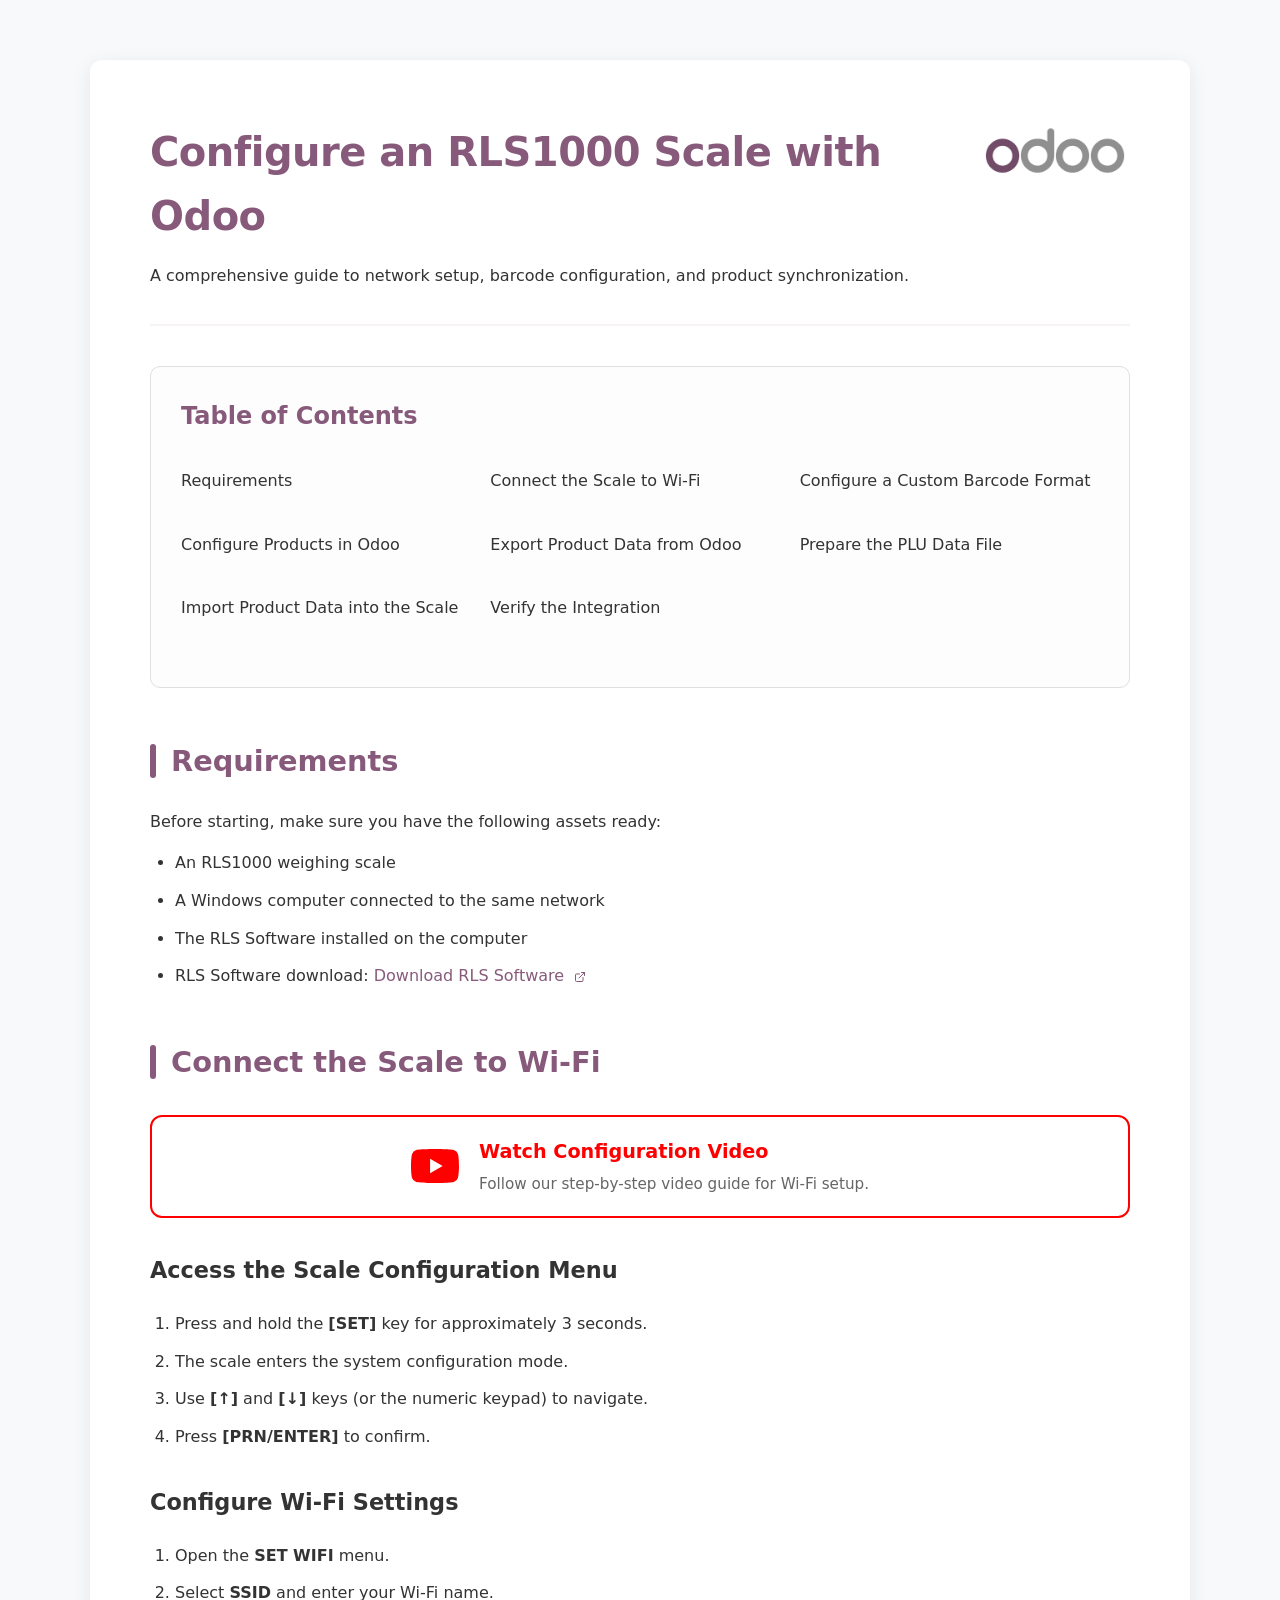
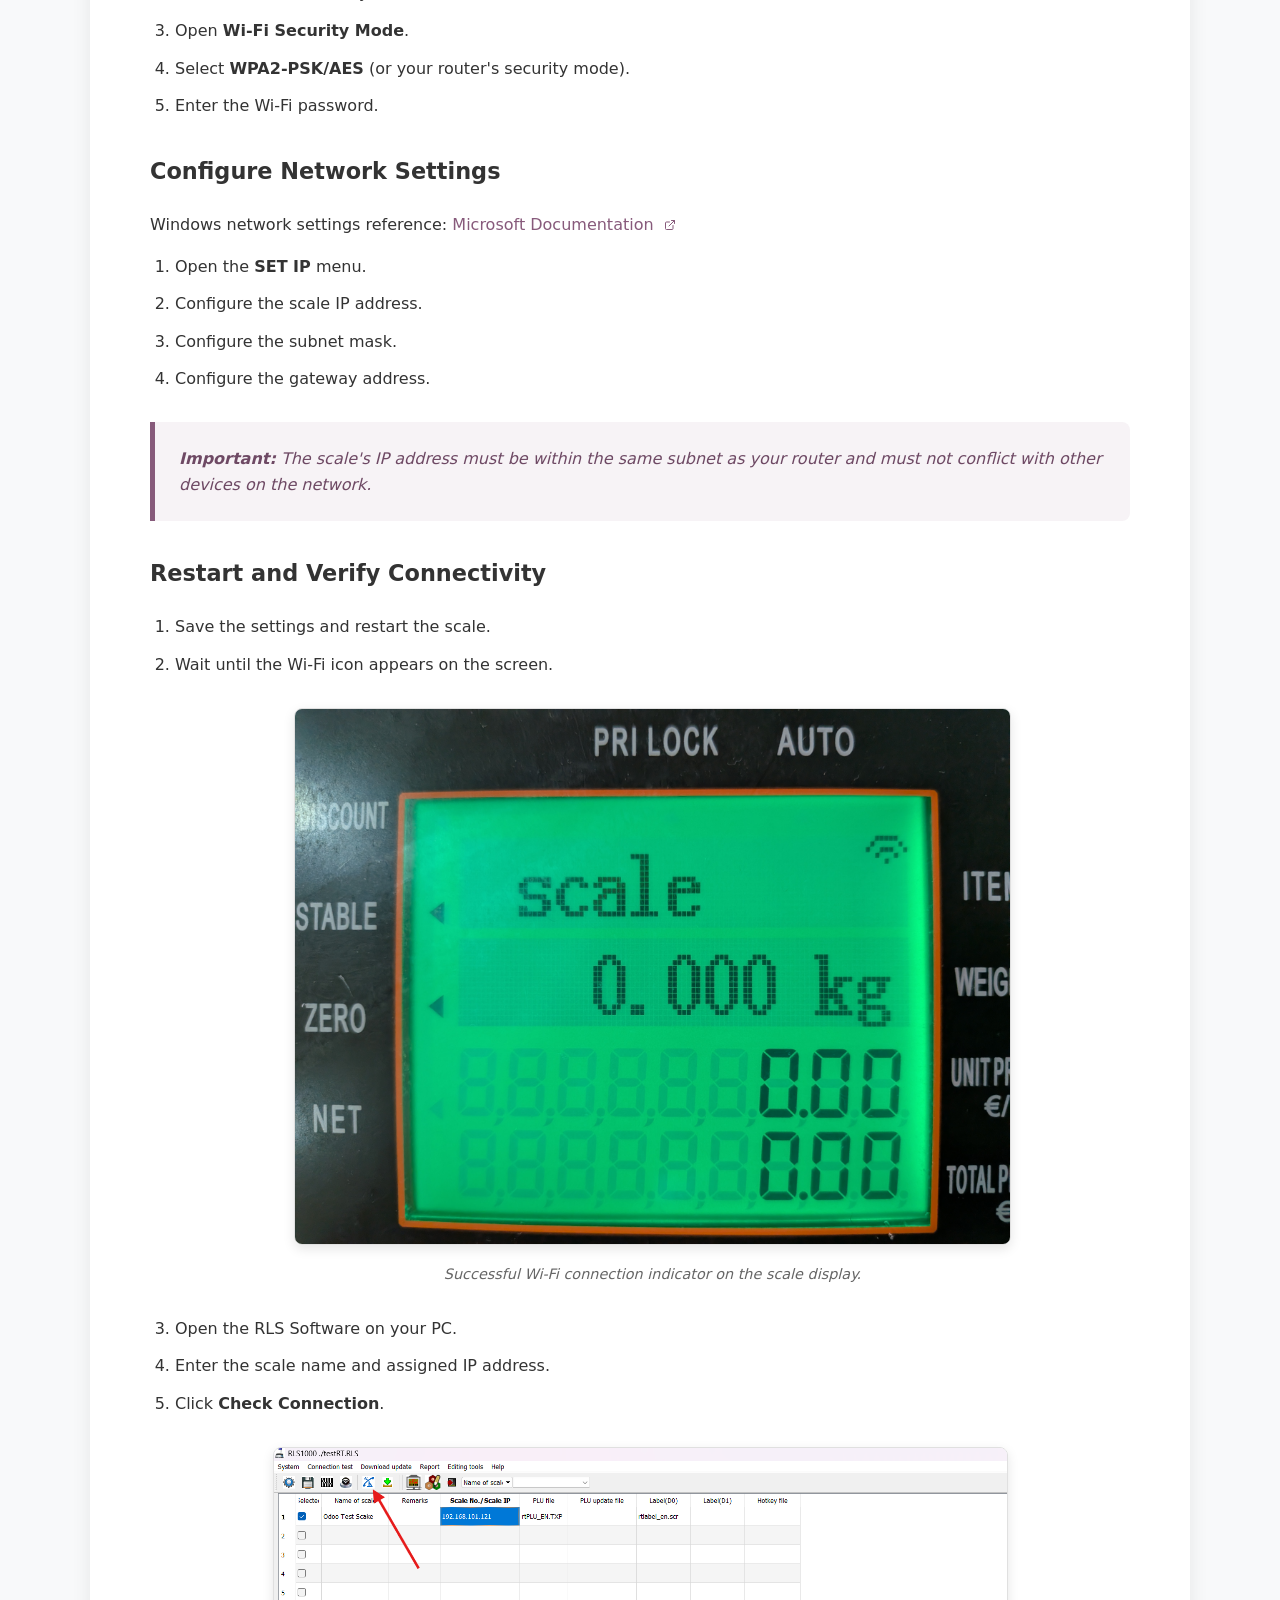
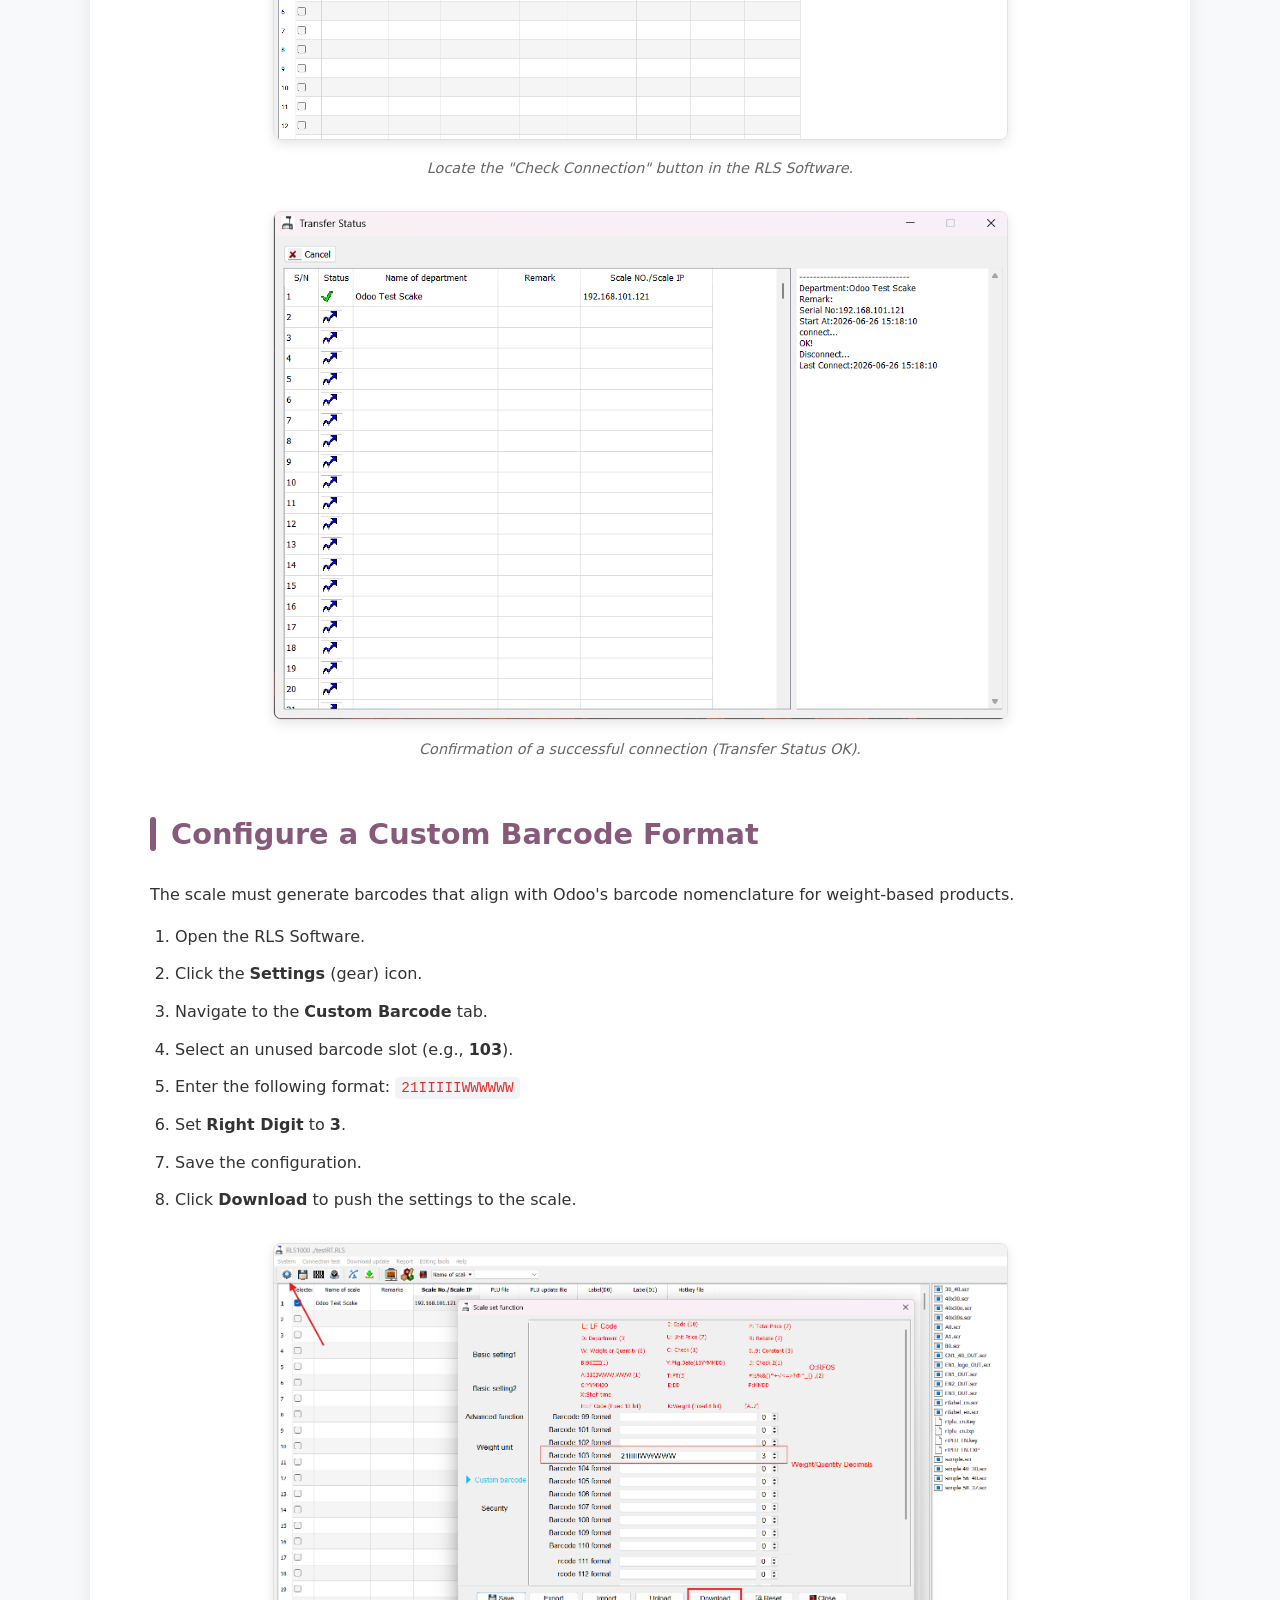
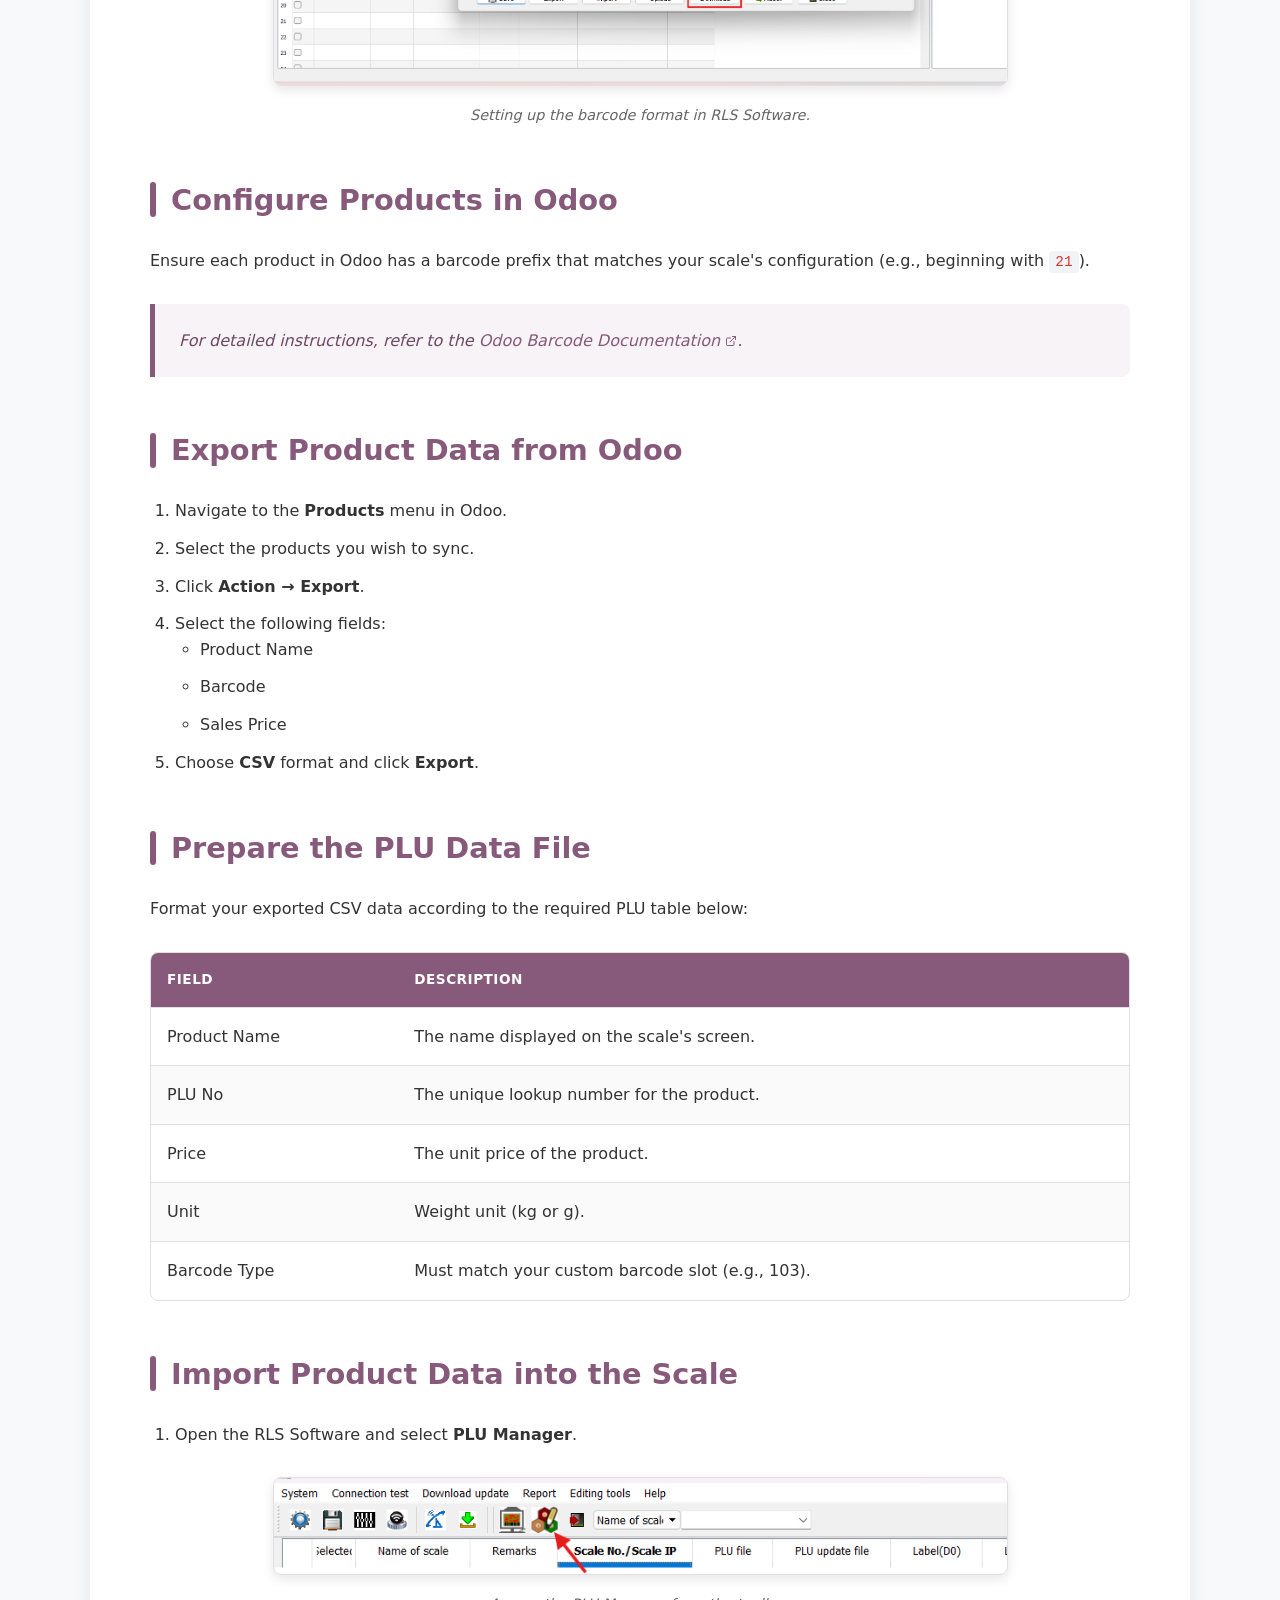
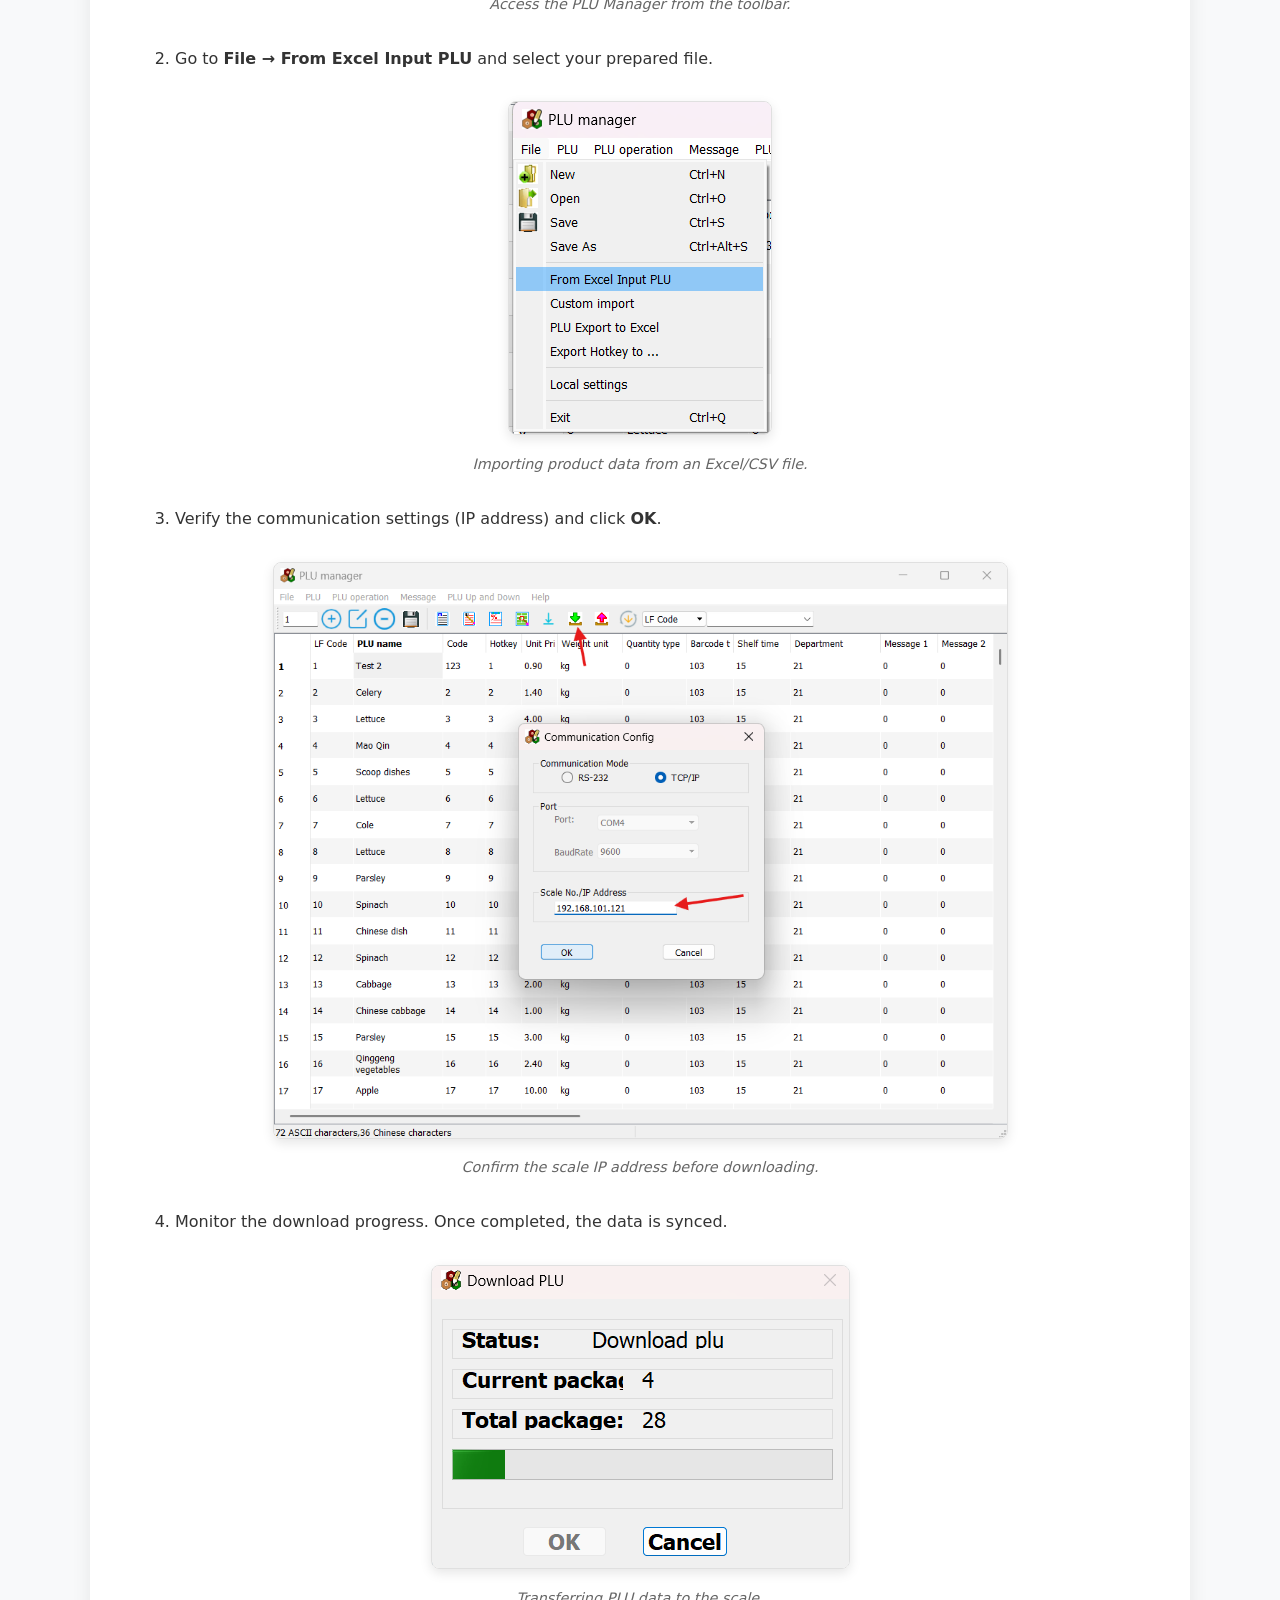
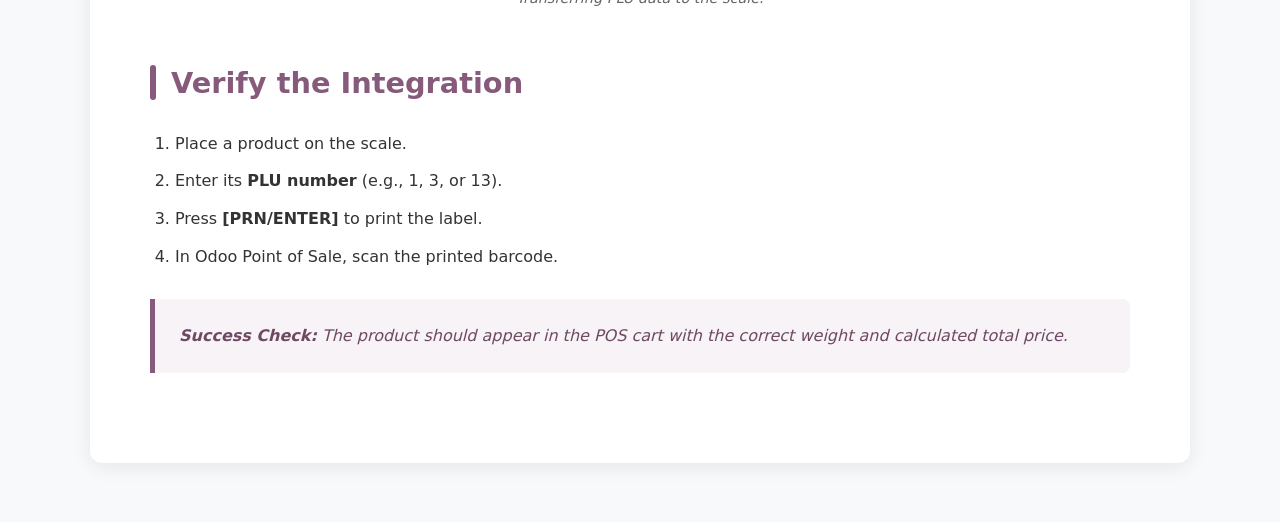
==== index.html @ 7f597b00 "first commit" ====
<!DOCTYPE html>
<html lang="en">

<head>
    <meta charset="UTF-8">
    <meta name="viewport" content="width=device-width, initial-scale=1.0">
    <title>Configure an RLS1000 Scale with Odoo</title>
    <link rel="stylesheet" href="style.css">
    <link rel="icon" type="image/x-icon" href="https://www.odoo.com/web/static/img/favicon.ico">
</head>

<body>

    <div class="container">
        <header>
            <div>
                <h1>Configure an RLS1000 Scale with Odoo</h1>
                <p>A comprehensive guide to network setup, barcode configuration, and product synchronization.</p>
            </div>
            <img src="images/logo.png" alt="Odoo Logo" class="logo">
        </header>

        <div class="toc">
            <h2>Table of Contents</h2>
            <ul>
                <li><a href="#requirements">Requirements</a></li>
                <li><a href="#wifi">Connect the Scale to Wi-Fi</a></li>
                <li><a href="#barcode">Configure a Custom Barcode Format</a></li>
                <li><a href="#odoo">Configure Products in Odoo</a></li>
                <li><a href="#export">Export Product Data from Odoo</a></li>
                <li><a href="#plu">Prepare the PLU Data File</a></li>
                <li><a href="#import">Import Product Data into the Scale</a></li>
                <li><a href="#verify">Verify the Integration</a></li>
            </ul>
        </div>

        <h2 id="requirements">Requirements</h2>
        <p>Before starting, make sure you have the following assets ready:</p>
        <ul>
            <li>An RLS1000 weighing scale</li>
            <li>A Windows computer connected to the same network</li>
            <li>The RLS Software installed on the computer</li>
            <li>
                RLS Software download:
                <a href="https://posiflexindia-my.sharepoint.com/personal/dlsupport4_posiflexindia_com/_layouts/15/onedrive.aspx?id=%2Fpersonal%2Fdlsupport4%5Fposiflexindia%5Fcom%2FDocuments%2FRLS%20Software%2Ezip&parent=%2Fpersonal%2Fdlsupport4%5Fposiflexindia%5Fcom%2FDocuments&ga=1"
                    target="_blank" rel="noopener noreferrer">
                    Download RLS Software
                </a>
            </li>
        </ul>

        <h2 id="wifi">Connect the Scale to Wi-Fi</h2>

        <a href="https://drive.google.com/file/d/1zZvDEHSdDS7sAo3NaYMkZdtH3IUf9X9o/view?usp=sharing" class="video-cta"
            target="_blank">
            <svg viewBox="0 0 24 24" xmlns="http://www.w3.org/2000/svg">
                <path
                    d="M23.498 6.186a3.016 3.016 0 0 0-2.122-2.136C19.505 3.545 12 3.545 12 3.545s-7.505 0-9.377.505A3.017 3.017 0 0 0 .502 6.186C0 8.07 0 12 0 12s0 3.93.502 5.814a3.016 3.016 0 0 0 2.122 2.136c1.871.505 9.376.505 9.376.505s7.505 0 9.377-.505a3.015 3.015 0 0 0 2.122-2.136C24 15.93 24 12 24 12s0-3.93-.502-5.814zM9.545 15.568V8.432L15.818 12l-6.273 3.568z" />
            </svg>
            <div class="video-cta-content">
                <span class="video-cta-title">Watch Configuration Video</span>
                <span class="video-cta-desc">Follow our step-by-step video guide for Wi-Fi setup.</span>
            </div>
        </a>

        <h3>Access the Scale Configuration Menu</h3>
        <ol>
            <li>Press and hold the <strong>[SET]</strong> key for approximately 3 seconds.</li>
            <li>The scale enters the system configuration mode.</li>
            <li>Use <strong>[↑]</strong> and <strong>[↓]</strong> keys (or the numeric keypad) to navigate.</li>
            <li>Press <strong>[PRN/ENTER]</strong> to confirm.</li>
        </ol>

        <h3>Configure Wi-Fi Settings</h3>
        <ol>
            <li>Open the <strong>SET WIFI</strong> menu.</li>
            <li>Select <strong>SSID</strong> and enter your Wi-Fi name.</li>
            <li>Open <strong>Wi-Fi Security Mode</strong>.</li>
            <li>Select <strong>WPA2-PSK/AES</strong> (or your router's security mode).</li>
            <li>Enter the Wi-Fi password.</li>
        </ol>

        <h3>Configure Network Settings</h3>
        <p>
            Windows network settings reference:
            <a href="https://support.microsoft.com/en-US/Windows/Experience/Connectivity-Networking/essential-network-settings-and-tasks-in-windows"
                target="_blank" rel="noopener noreferrer">
                Microsoft Documentation
            </a>
        </p>
        <ol>
            <li>Open the <strong>SET IP</strong> menu.</li>
            <li>Configure the scale IP address.</li>
            <li>Configure the subnet mask.</li>
            <li>Configure the gateway address.</li>
        </ol>

        <div class="note">
            <strong>Important:</strong> The scale's IP address must be within the same subnet as your router and must
            not conflict with other devices on the network.
        </div>

        <h3 id="verify-wifi">Restart and Verify Connectivity</h3>
        <ol>
            <li>Save the settings and restart the scale.</li>
            <li>Wait until the Wi-Fi icon appears on the screen.</li>
            <div class="image-container">
                <img src="images/Connected.jpg" alt="Scale LCD Screen">
                <p class="image-caption">Successful Wi-Fi connection indicator on the scale display.</p>
            </div>
            <li>Open the RLS Software on your PC.</li>
            <li>Enter the scale name and assigned IP address.</li>
            <li>Click <strong>Check Connection</strong>.</li>
        </ol>

        <div class="image-container">
            <img src="images/001.png" alt="RLS Software Connection Check">
            <p class="image-caption">Locate the "Check Connection" button in the RLS Software.</p>
        </div>

        <div class="image-container">
            <img src="images/002.png" alt="RLS Software Connection Success">
            <p class="image-caption">Confirmation of a successful connection (Transfer Status OK).</p>
        </div>

        <h2 id="barcode">Configure a Custom Barcode Format</h2>
        <p>The scale must generate barcodes that align with Odoo's barcode nomenclature for weight-based products.</p>
        <ol>
            <li>Open the RLS Software.</li>
            <li>Click the <strong>Settings</strong> (gear) icon.</li>
            <li>Navigate to the <strong>Custom Barcode</strong> tab.</li>
            <li>Select an unused barcode slot (e.g., <strong>103</strong>).</li>
            <li>Enter the following format: <code>21IIIIIWWWWWW</code></li>
            <li>Set <strong>Right Digit</strong> to <strong>3</strong>.</li>
            <li>Save the configuration.</li>
            <li>Click <strong>Download</strong> to push the settings to the scale.</li>
        </ol>

        <div class="image-container">
            <img src="images/003.png" alt="Custom Barcode Configuration">
            <p class="image-caption">Setting up the barcode format in RLS Software.</p>
        </div>

        <h2 id="odoo">Configure Products in Odoo</h2>
        <p>Ensure each product in Odoo has a barcode prefix that matches your scale's configuration (e.g., beginning
            with <code>21</code>).</p>
        <div class="note">
            For detailed instructions, refer to the <a
                href="https://www.odoo.com/documentation/19.0/applications/inventory_and_mrp/barcode/operations/barcode_nomenclature.html#example-product-weight-barcode"
                target="_blank" rel="noopener noreferrer">Odoo Barcode Documentation</a>.
        </div>

        <h2 id="export">Export Product Data from Odoo</h2>
        <ol>
            <li>Navigate to the <strong>Products</strong> menu in Odoo.</li>
            <li>Select the products you wish to sync.</li>
            <li>Click <strong>Action &rarr; Export</strong>.</li>
            <li>Select the following fields:
                <ul>
                    <li>Product Name</li>
                    <li>Barcode</li>
                    <li>Sales Price</li>
                </ul>
            </li>
            <li>Choose <strong>CSV</strong> format and click <strong>Export</strong>.</li>
        </ol>

        <h2 id="plu">Prepare the PLU Data File</h2>
        <p>Format your exported CSV data according to the required PLU table below:</p>
        <table>
            <thead>
                <tr>
                    <th>Field</th>
                    <th>Description</th>
                </tr>
            </thead>
            <tbody>
                <tr>
                    <td>Product Name</td>
                    <td>The name displayed on the scale's screen.</td>
                </tr>
                <tr>
                    <td>PLU No</td>
                    <td>The unique lookup number for the product.</td>
                </tr>
                <tr>
                    <td>Price</td>
                    <td>The unit price of the product.</td>
                </tr>
                <tr>
                    <td>Unit</td>
                    <td>Weight unit (kg or g).</td>
                </tr>
                <tr>
                    <td>Barcode Type</td>
                    <td>Must match your custom barcode slot (e.g., 103).</td>
                </tr>
            </tbody>
        </table>

        <h2 id="import">Import Product Data into the Scale</h2>
        <ol>
            <li>Open the RLS Software and select <strong>PLU Manager</strong>.</li>
        </ol>

        <div class="image-container">
            <img src="images/004.png" alt="PLU Manager Icon">
            <p class="image-caption">Access the PLU Manager from the toolbar.</p>
        </div>

        <ol start="2">
            <li>Go to <strong>File &rarr; From Excel Input PLU</strong> and select your prepared file.</li>
        </ol>

        <div class="image-container">
            <img src="images/005.png" alt="Import PLU Data">
            <p class="image-caption">Importing product data from an Excel/CSV file.</p>
        </div>

        <ol start="3">
            <li>Verify the communication settings (IP address) and click <strong>OK</strong>.</li>
        </ol>

        <div class="image-container">
            <img src="images/006.png" alt="Communication Configuration">
            <p class="image-caption">Confirm the scale IP address before downloading.</p>
        </div>

        <ol start="4">
            <li>Monitor the download progress. Once completed, the data is synced.</li>
        </ol>

        <div class="image-container">
            <img src="images/007.png" alt="Download Progress">
            <p class="image-caption">Transferring PLU data to the scale.</p>
        </div>

        <h2 id="verify">Verify the Integration</h2>
        <ol>
            <li>Place a product on the scale.</li>
            <li>Enter its <strong>PLU number</strong> (e.g., 1, 3, or 13).</li>
            <li>Press <strong>[PRN/ENTER]</strong> to print the label.</li>
            <li>In Odoo Point of Sale, scan the printed barcode.</li>
        </ol>
        <div class="note">
            <strong>Success Check:</strong> The product should appear in the POS cart with the correct weight and
            calculated total price.
        </div>
    </div>

</body>

</html>
---- style.css ----
:root {
    --primary: #875A7B;
    --primary-light: #f7f3f6;
    --primary-dark: #6e4964;
    --border: #e0e0e0;
    --text: #333;
    --text-muted: #666;
    --bg: #f8f9fa;
    --white: #ffffff;
    --shadow: 0 4px 20px rgba(0, 0, 0, 0.08);
    --radius: 12px;
}

* {
    box-sizing: border-box;
}

body {
    margin: 0;
    font-family: 'Inter', system-ui, -apple-system, sans-serif;
    background: var(--bg);
    color: var(--text);
    line-height: 1.6;
}

.container {
    max-width: 1100px;
    margin: 60px auto;
    background: var(--white);
    padding: 60px;
    border-radius: var(--radius);
    box-shadow: var(--shadow);
    position: relative;
}

header {
    display: flex;
    justify-content: space-between;
    align-items: flex-start;
    margin-bottom: 40px;
    border-bottom: 2px solid var(--primary-light);
    padding-bottom: 20px;
}

.logo {
    max-width: 150px;
    height: auto;
}

h1 {
    color: var(--primary);
    margin: 0;
    font-size: 2.5rem;
    font-weight: 800;
    letter-spacing: -0.5px;
}

h2 {
    color: var(--primary);
    margin-top: 50px;
    margin-bottom: 25px;
    font-size: 1.8rem;
    display: flex;
    align-items: center;
}

h2::before {
    content: '';
    display: inline-block;
    width: 6px;
    height: 1.2em;
    background: var(--primary);
    margin-right: 15px;
    border-radius: 3px;
}

h3 {
    margin-top: 35px;
    color: var(--text);
    font-size: 1.4rem;
}

p {
    margin: 15px 0;
}

ul,
ol {
    padding-left: 25px;
}

li {
    margin-bottom: 12px;
}

code {
    background: #f1f3f5;
    padding: 3px 6px;
    border-radius: 4px;
    font-family: 'Fira Code', monospace;
    font-size: 0.9em;
    color: #e03131;
}

pre {
    background: #1a1a1a;
    color: #f8f8f2;
    padding: 24px;
    border-radius: 8px;
    overflow-x: auto;
    font-size: 0.95em;
    box-shadow: inset 0 2px 10px rgba(0, 0, 0, 0.2);
}

table {
    width: 100%;
    border-collapse: separate;
    border-spacing: 0;
    margin: 30px 0;
    border-radius: 8px;
    overflow: hidden;
    border: 1px solid var(--border);
}

th {
    background: var(--primary);
    color: white;
    font-weight: 600;
    text-transform: uppercase;
    font-size: 0.85rem;
    letter-spacing: 0.5px;
}

th,
td {
    padding: 16px;
    text-align: left;
    border-bottom: 1px solid var(--border);
}

tr:last-child td {
    border-bottom: none;
}

tr:nth-child(even) {
    background: #fafafa;
}

a {
    color: var(--primary);
    text-decoration: none;
    font-weight: 500;
    transition: color 0.2s ease;
}

a:hover {
    color: var(--primary-dark);
    text-decoration: underline;
}

/* External link icon for external links */
.container a[target="_blank"]:not(.video-cta)::after {
    content: "";
    display: inline-block;
    width: 12px;
    height: 12px;
    margin-left: 5px;
    background-image: url("data:image/svg+xml,%3Csvg xmlns='http://www.w3.org/2000/svg' viewBox='0 0 24 24' fill='none' stroke='%23875A7B' stroke-width='2' stroke-linecap='round' stroke-linejoin='round'%3E%3Cpath d='M18 13v6a2 2 0 0 1-2 2H5a2 2 0 0 1-2-2V8a2 2 0 0 1 2-2h6'%3E%3C/path%3E%3Cpolyline points='15 3 21 3 21 9'%3E%3C/polyline%3E%3Cline x1='10' y1='14' x2='21' y2='3'%3E%3C/line%3E%3C/svg%3E");
    background-size: contain;
    background-repeat: no-repeat;
    vertical-align: middle;
}

.note {
    background: var(--primary-light);
    border-left: 5px solid var(--primary);
    padding: 24px;
    margin: 30px 0;
    border-radius: 0 8px 8px 0;
    font-style: italic;
    color: var(--primary-dark);
}

.toc {
    background: #fdfdfd;
    border: 1px solid var(--border);
    border-radius: 10px;
    padding: 30px;
    margin-bottom: 50px;
}

.toc h2 {
    margin-top: 0;
    font-size: 1.5rem;
}

.toc h2::before {
    display: none;
}

.toc ul {
    list-style: none;
    padding: 0;
    display: grid;
    grid-template-columns: repeat(auto-fit, minmax(250px, 1fr));
    gap: 10px;
}

.toc li a {
    display: block;
    padding: 8px 0;
    color: var(--text);
}

.toc li a:hover {
    color: var(--primary);
}

.image-container {
    margin: 30px 0;
    text-align: center;
}

.image-container img {
    max-width: 75%;
    height: auto;
    border-radius: 8px;
    box-shadow: 0 4px 12px rgba(0, 0, 0, 0.1);
    border: 1px solid var(--border);
}

.video-cta {
    display: flex;
    align-items: center;
    justify-content: center;
    background: #fff;
    border: 2px solid #ff0000;
    border-radius: 12px;
    padding: 20px;
    margin: 30px 0;
    transition: transform 0.2s ease, box-shadow 0.2s ease;
    text-decoration: none;
}

.video-cta:hover {
    transform: translateY(-3px);
    box-shadow: 0 8px 25px rgba(255, 0, 0, 0.15);
    text-decoration: none;
}

.video-cta svg {
    width: 48px;
    height: 48px;
    margin-right: 20px;
    fill: #ff0000;
}

.video-cta-content {
    text-align: left;
}

.video-cta-title {
    display: block;
    font-size: 1.2rem;
    font-weight: 700;
    color: #ff0000;
    margin-bottom: 4px;
}

.video-cta-desc {
    display: block;
    font-size: 0.95rem;
    color: var(--text-muted);
}

.image-caption {
    margin-top: 10px;
    font-size: 0.9rem;
    color: var(--text-muted);
    font-style: italic;
}

@media (max-width: 768px) {
    .container {
        margin: 0;
        border-radius: 0;
        padding: 30px 20px;
    }

    header {
        flex-direction: column-reverse;
        align-items: center;
        text-align: center;
    }

    .logo {
        margin-bottom: 20px;
    }

    h1 {
        font-size: 2rem;
    }

    table {
        display: block;
        overflow-x: auto;
    }
}
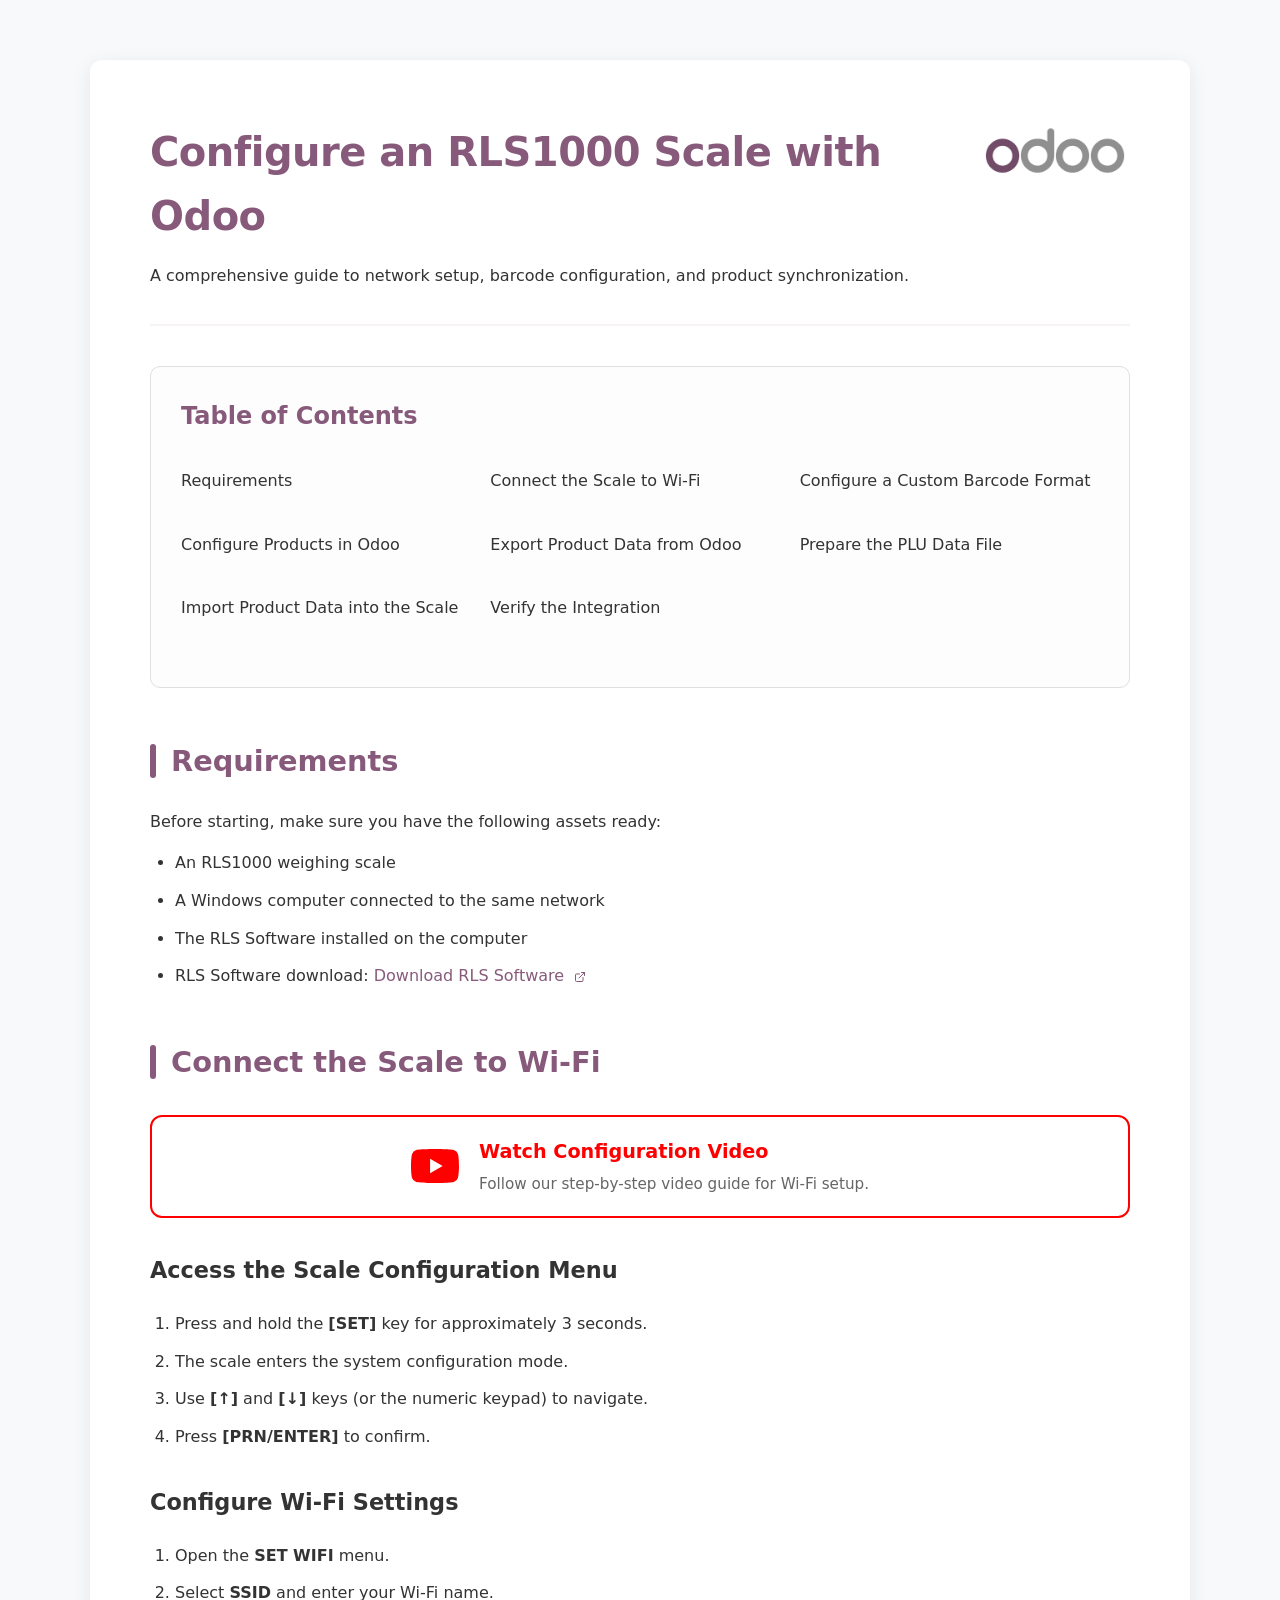
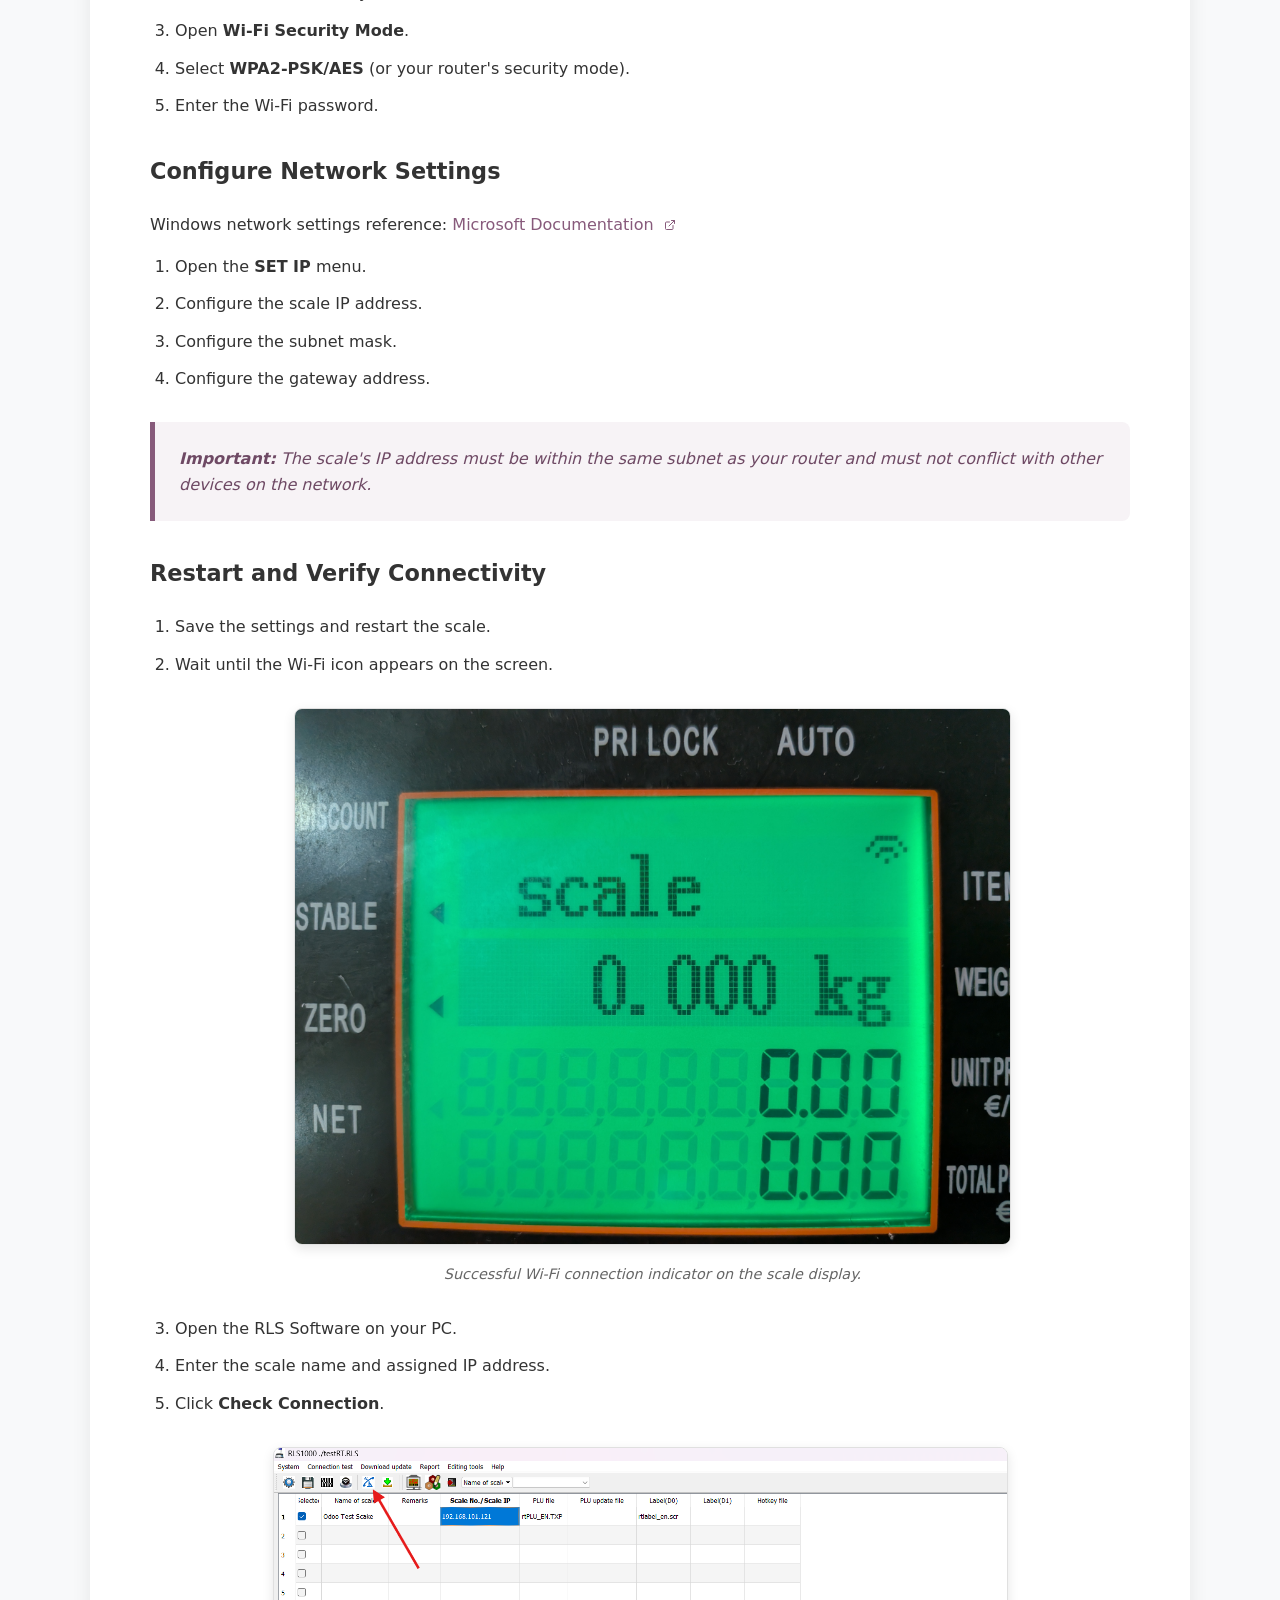
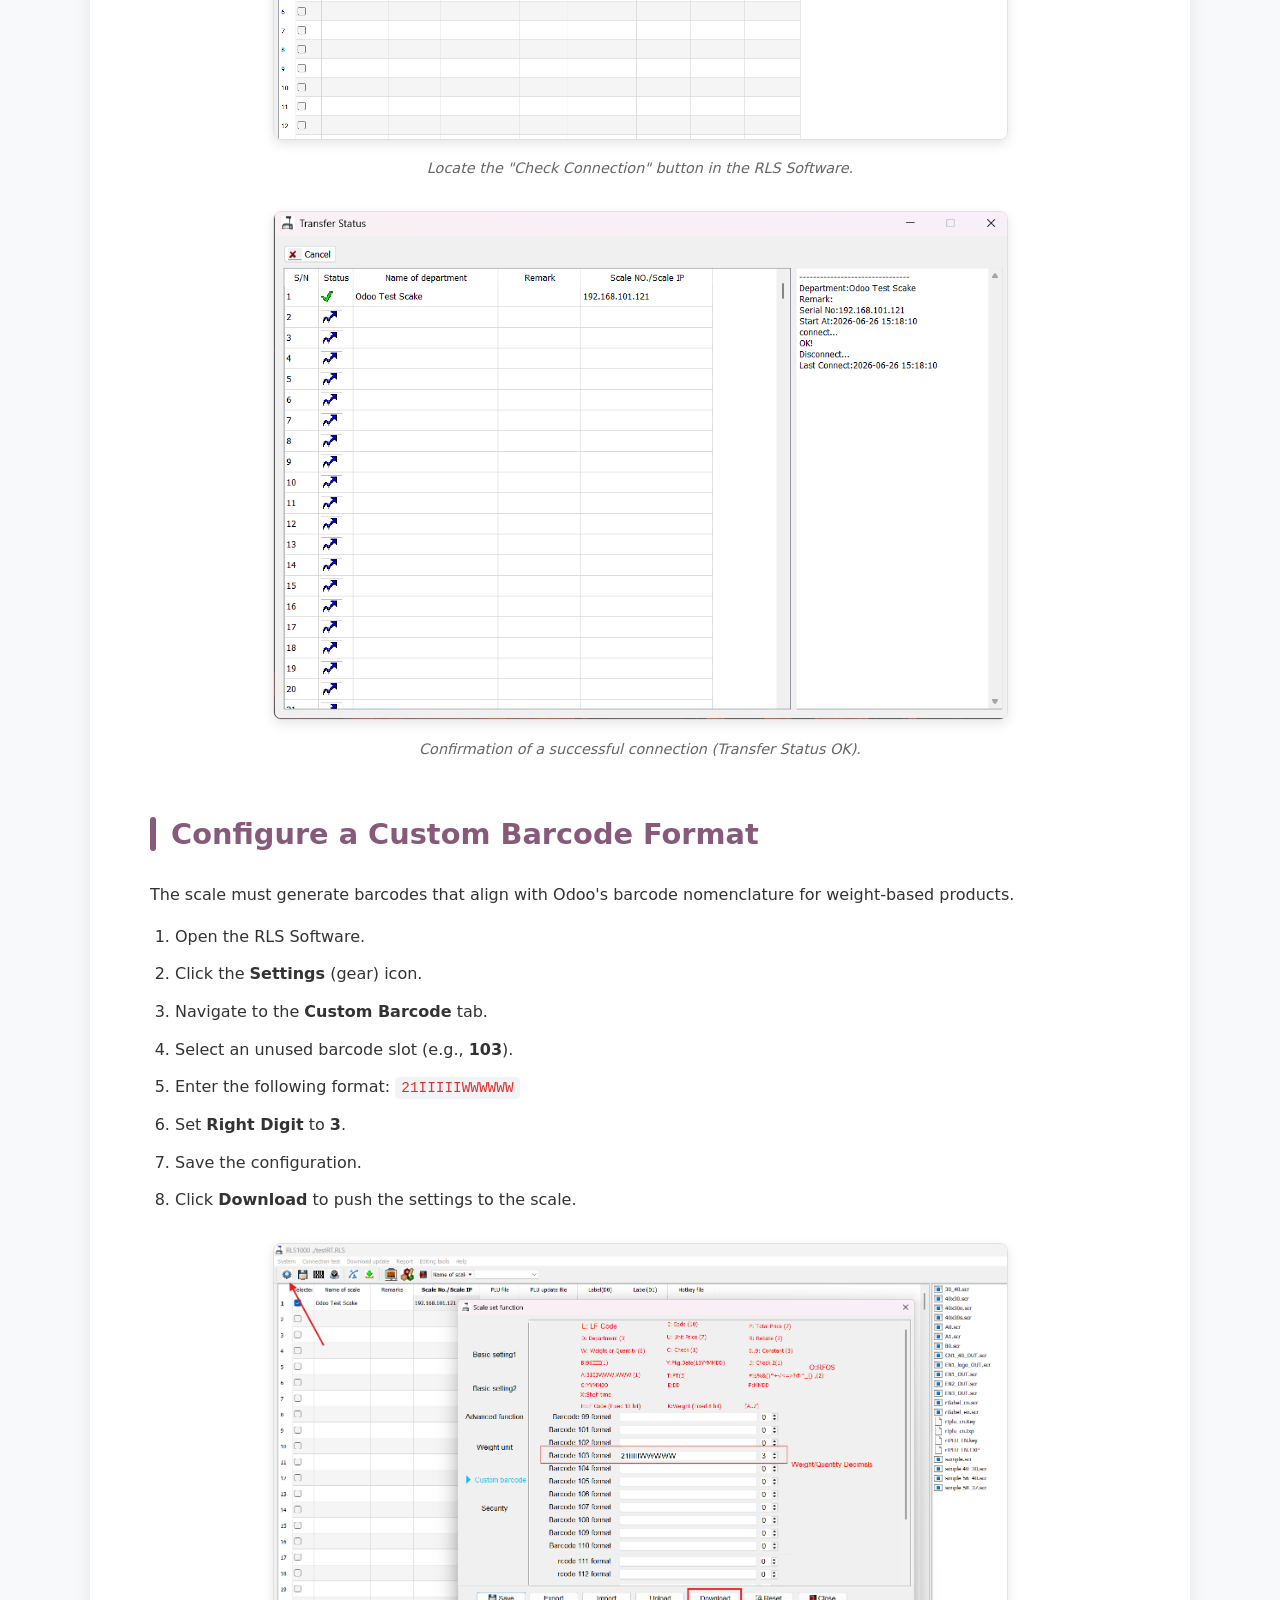
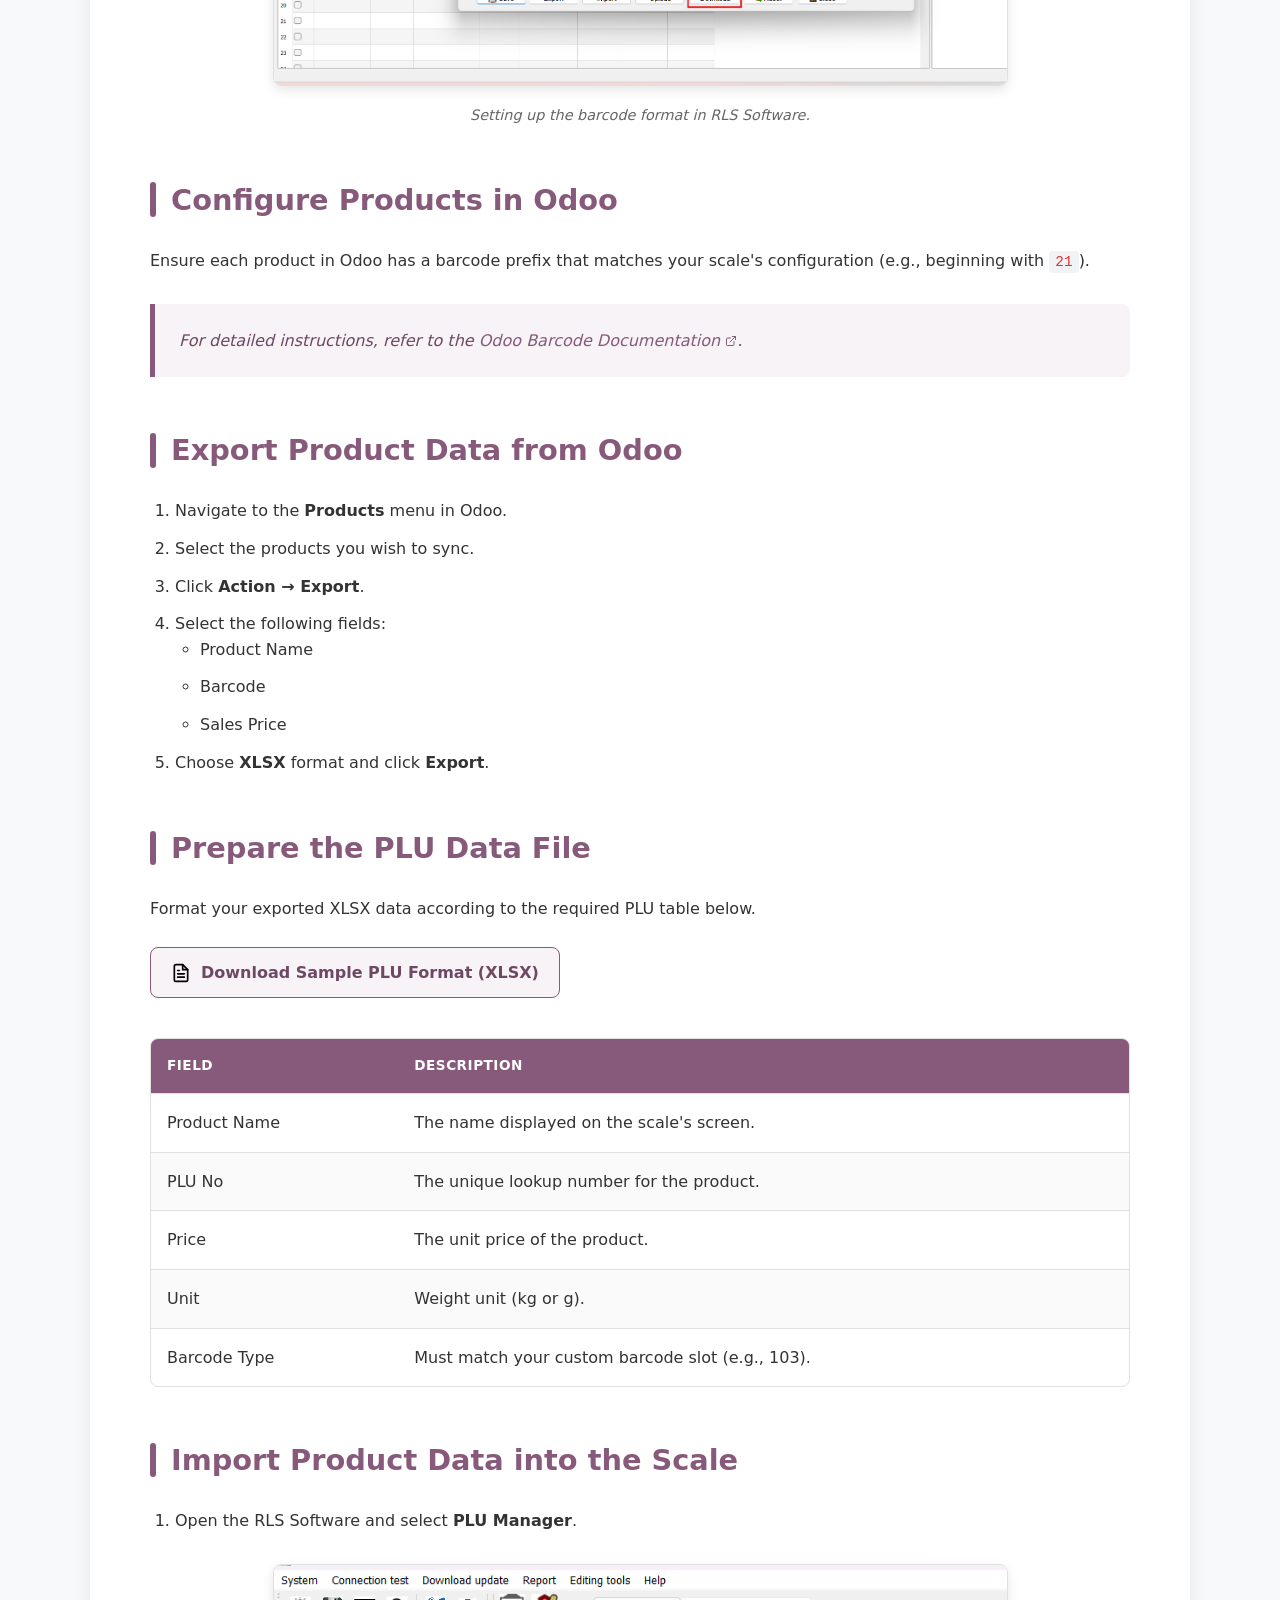
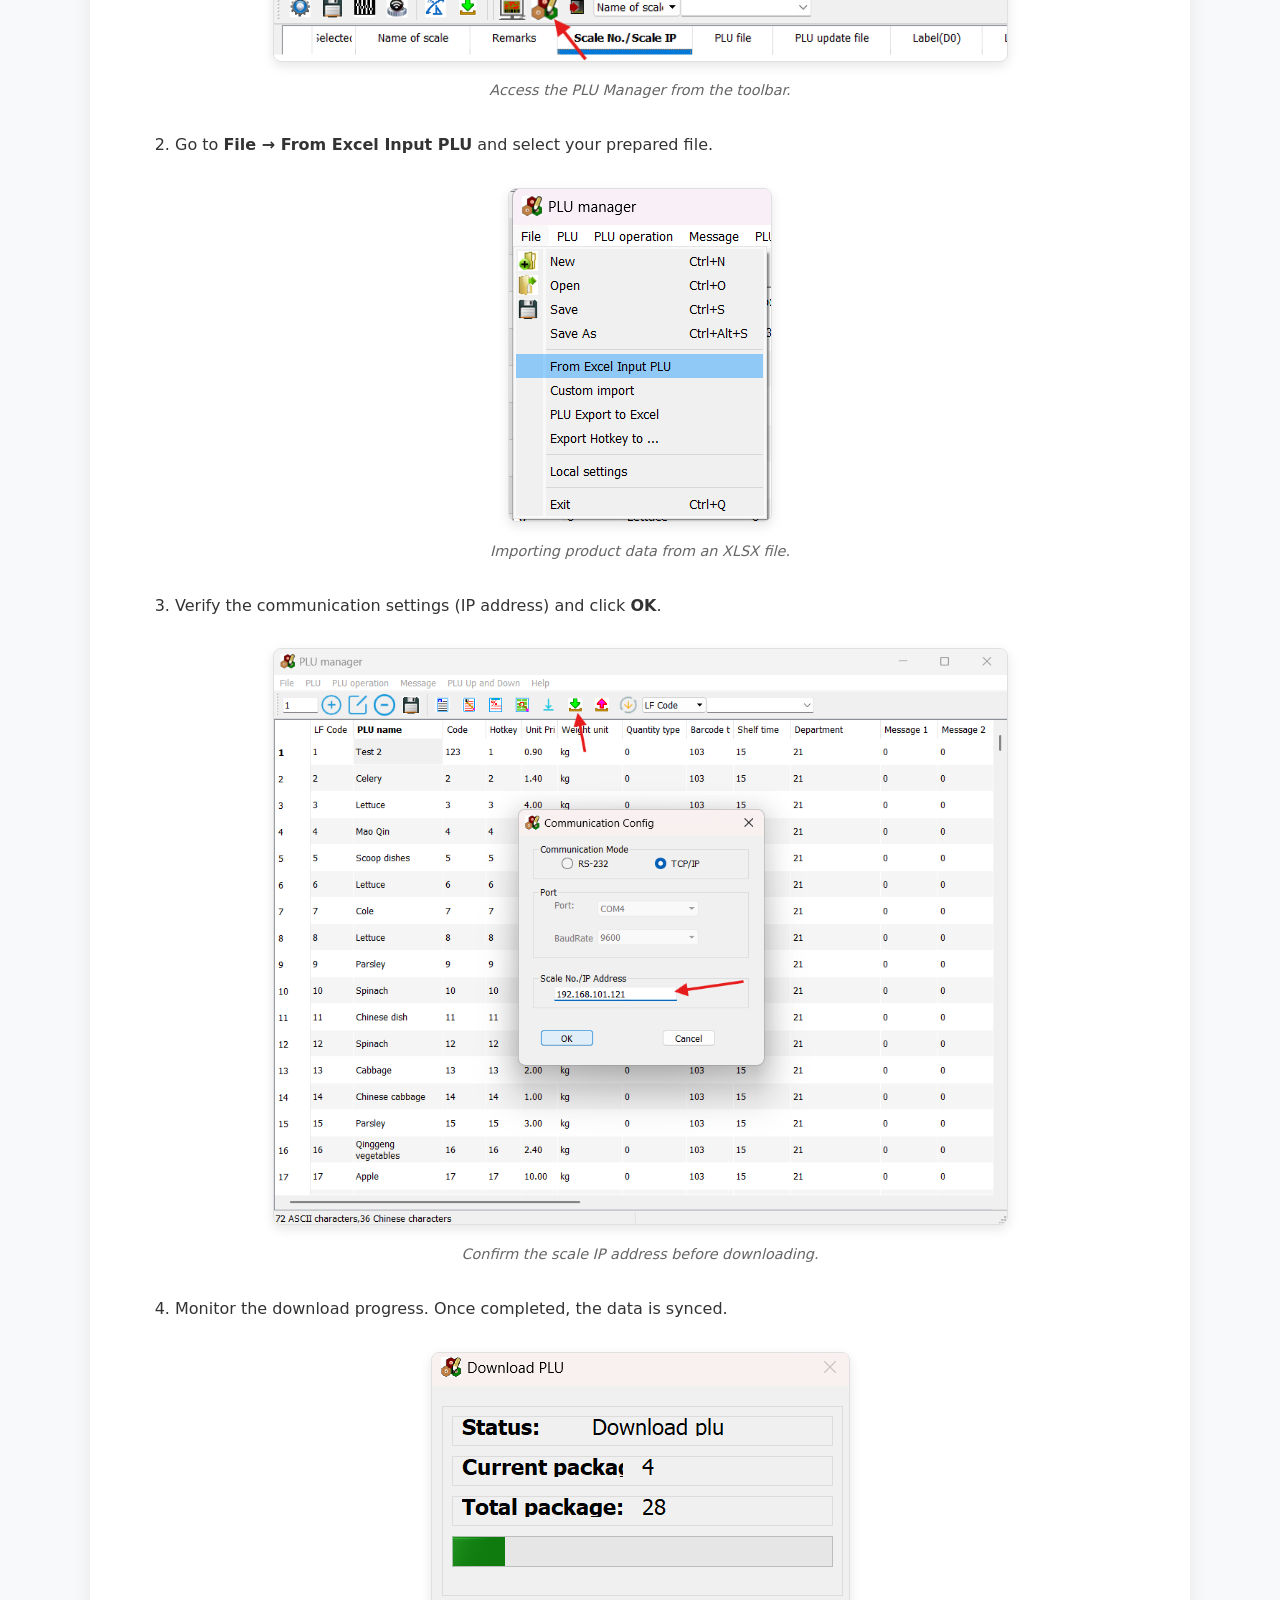
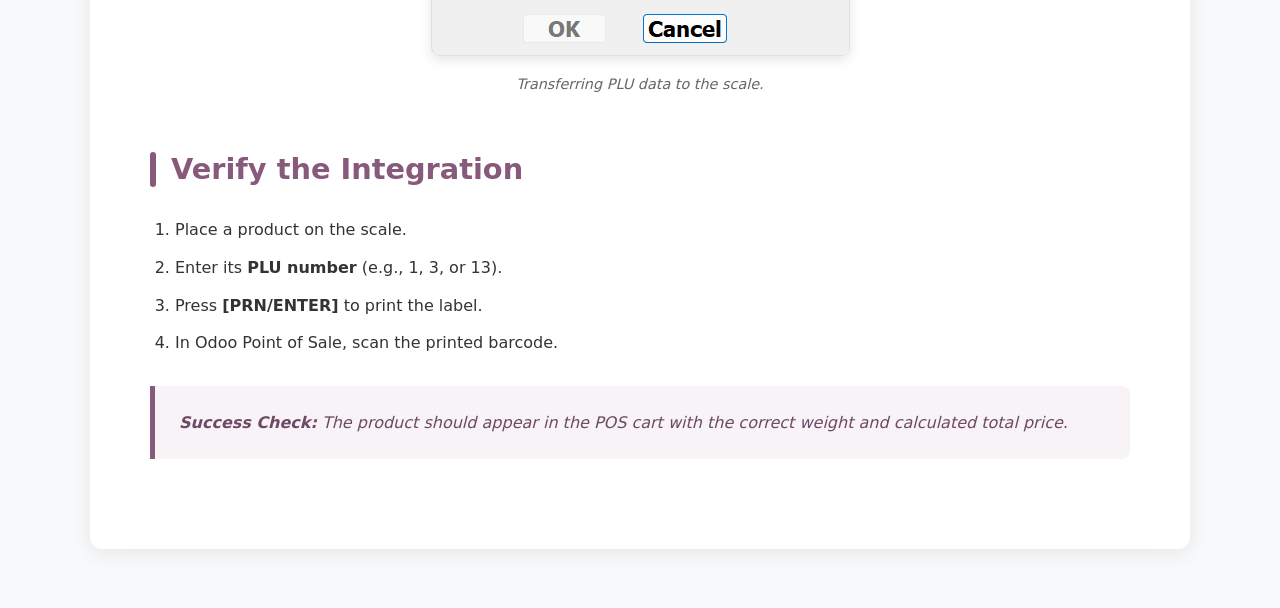
==== commit 91707a8c: "some changes" ====
--- a/index.html
+++ b/index.html
@@ -162,11 +162,17 @@
                     <li>Sales Price</li>
                 </ul>
             </li>
-            <li>Choose <strong>CSV</strong> format and click <strong>Export</strong>.</li>
+            <li>Choose <strong>XLSX</strong> format and click <strong>Export</strong>.</li>
         </ol>
 
         <h2 id="plu">Prepare the PLU Data File</h2>
-        <p>Format your exported CSV data according to the required PLU table below:</p>
+        <p>Format your exported XLSX data according to the required PLU table below.</p>
+        <p>
+            <a href="https://docs.google.com/spreadsheets/d/1ys7XJDsgTagS2eKJ9zekMeMchcoBFrZK/edit?usp=sharing&ouid=110497631151356246513&rtpof=true&sd=true" 
+               target="_blank" rel="noopener noreferrer" class="sample-link">
+                Download Sample PLU Format (XLSX)
+            </a>
+        </p>
         <table>
             <thead>
                 <tr>
@@ -214,7 +220,7 @@
 
         <div class="image-container">
             <img src="images/005.png" alt="Import PLU Data">
-            <p class="image-caption">Importing product data from an Excel/CSV file.</p>
+            <p class="image-caption">Importing product data from an XLSX file.</p>
         </div>
 
         <ol start="3">
--- a/style.css
+++ b/style.css
@@ -280,6 +280,42 @@
     font-style: italic;
 }
 
+.sample-link {
+    display: inline-flex;
+    align-items: center;
+    background: var(--primary-light);
+    color: var(--primary-dark);
+    padding: 12px 20px;
+    border-radius: 8px;
+    font-weight: 600;
+    margin: 10px 0;
+    border: 1px solid var(--primary);
+    transition: all 0.2s ease;
+}
+
+.sample-link:hover {
+    background: var(--primary);
+    color: white;
+    text-decoration: none;
+    transform: translateY(-2px);
+    box-shadow: 0 4px 12px rgba(135, 90, 123, 0.2);
+}
+
+.sample-link::before {
+    content: "";
+    display: inline-block;
+    width: 20px;
+    height: 20px;
+    margin-right: 10px;
+    background-image: url("data:image/svg+xml,%3Csvg xmlns='http://www.w3.org/2000/svg' viewBox='0 0 24 24' fill='none' stroke='currentColor' stroke-width='2' stroke-linecap='round' stroke-linejoin='round'%3E%3Cpath d='M14 2H6a2 2 0 0 0-2 2v16a2 2 0 0 0 2 2h12a2 2 0 0 0 2-2V8z'%3E%3C/path%3E%3Cpolyline points='14 2 14 8 20 8'%3E%3C/polyline%3E%3Cline x1='16' y1='13' x2='8' y2='13'%3E%3C/line%3E%3Cline x1='16' y1='17' x2='8' y2='17'%3E%3C/line%3E%3Cpolyline points='10 9 9 9 8 9'%3E%3C/polyline%3E%3C/svg%3E");
+    background-size: contain;
+    background-repeat: no-repeat;
+}
+
+.sample-link::after {
+    display: none !important;
+}
+
 @media (max-width: 768px) {
     .container {
         margin: 0;
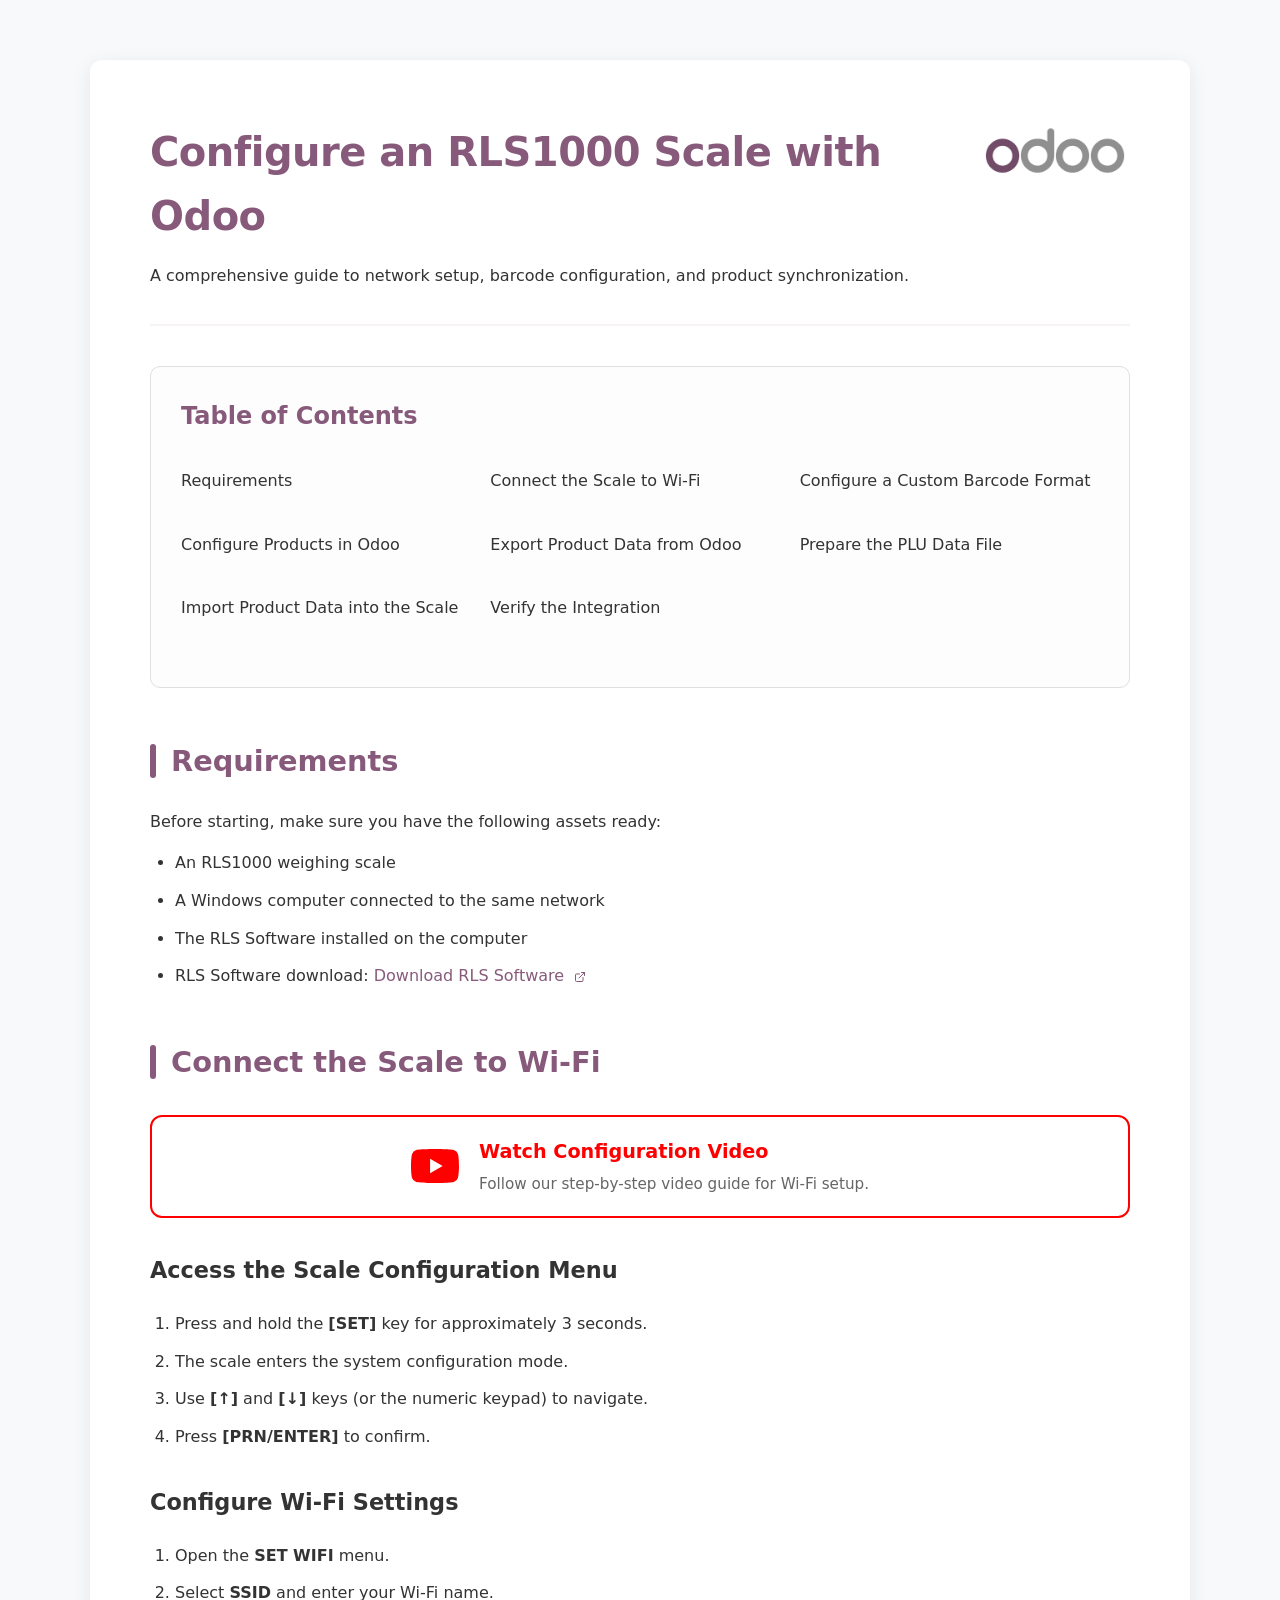
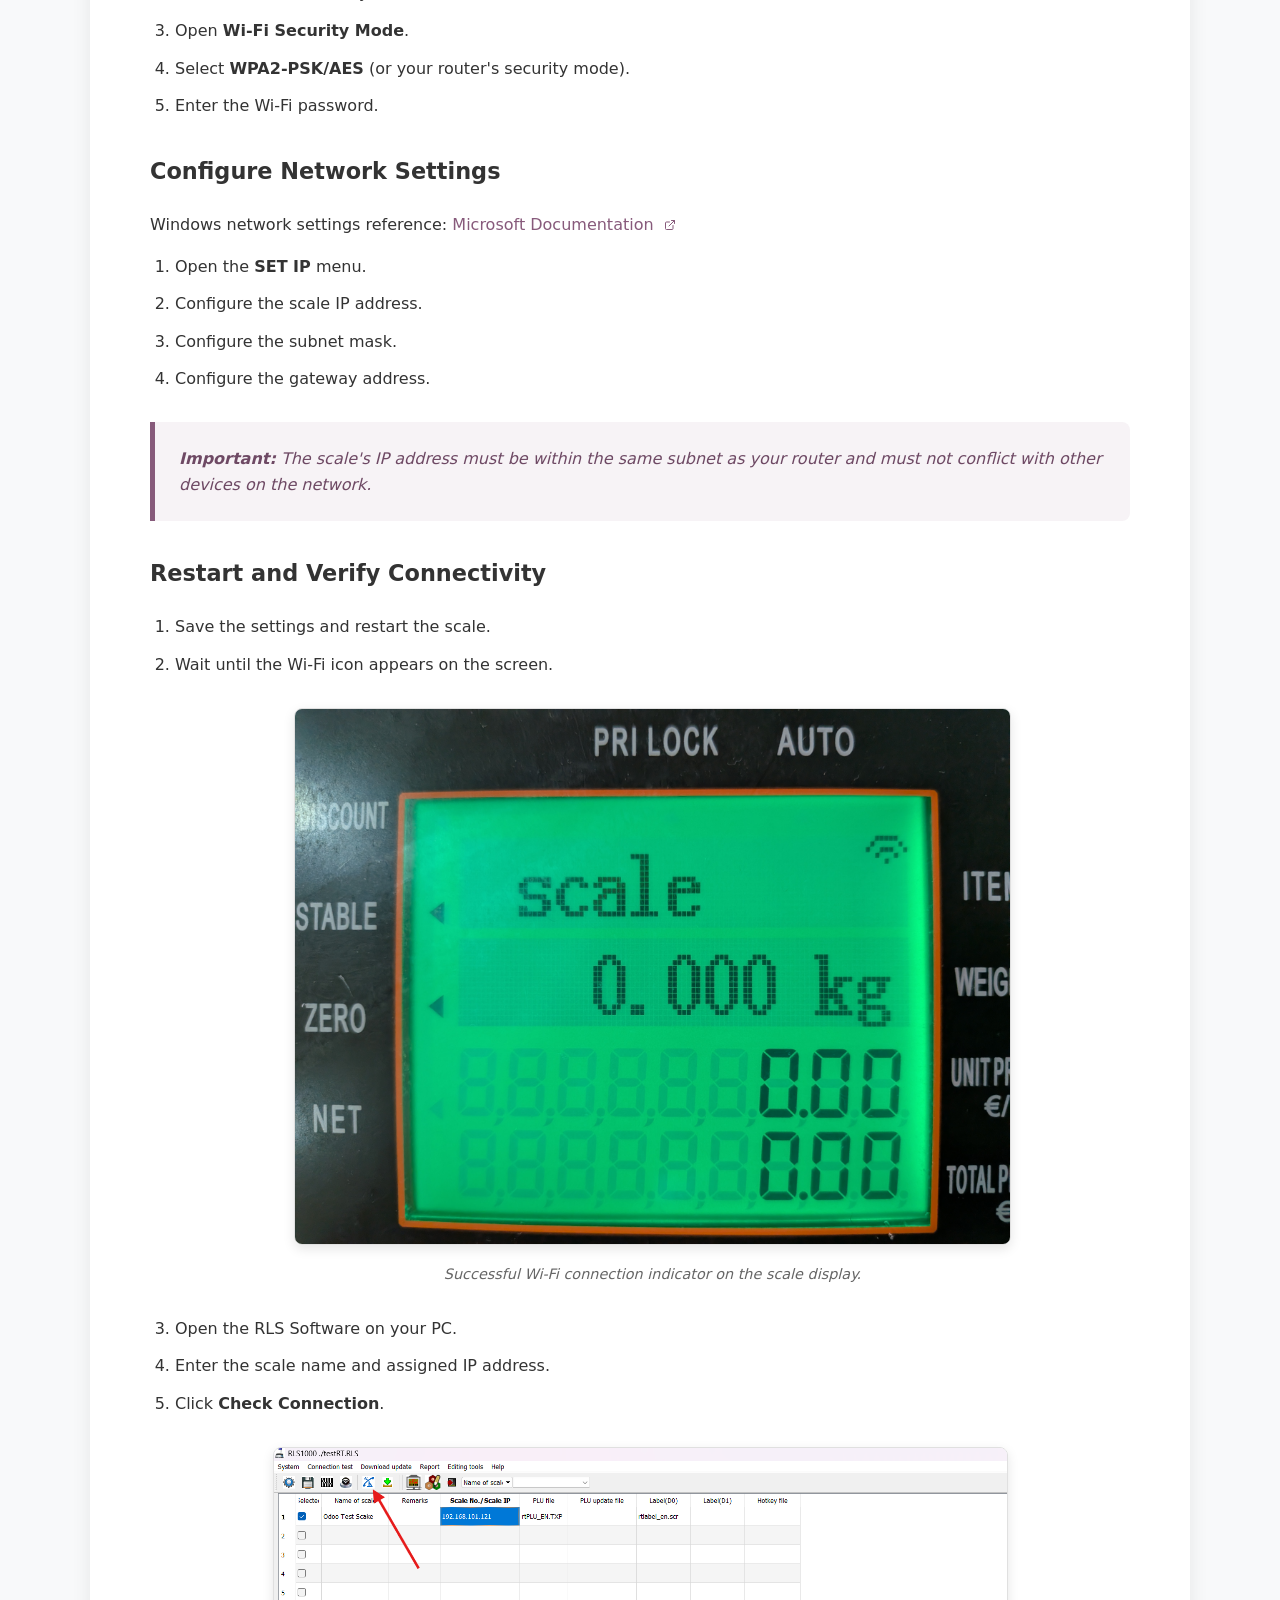
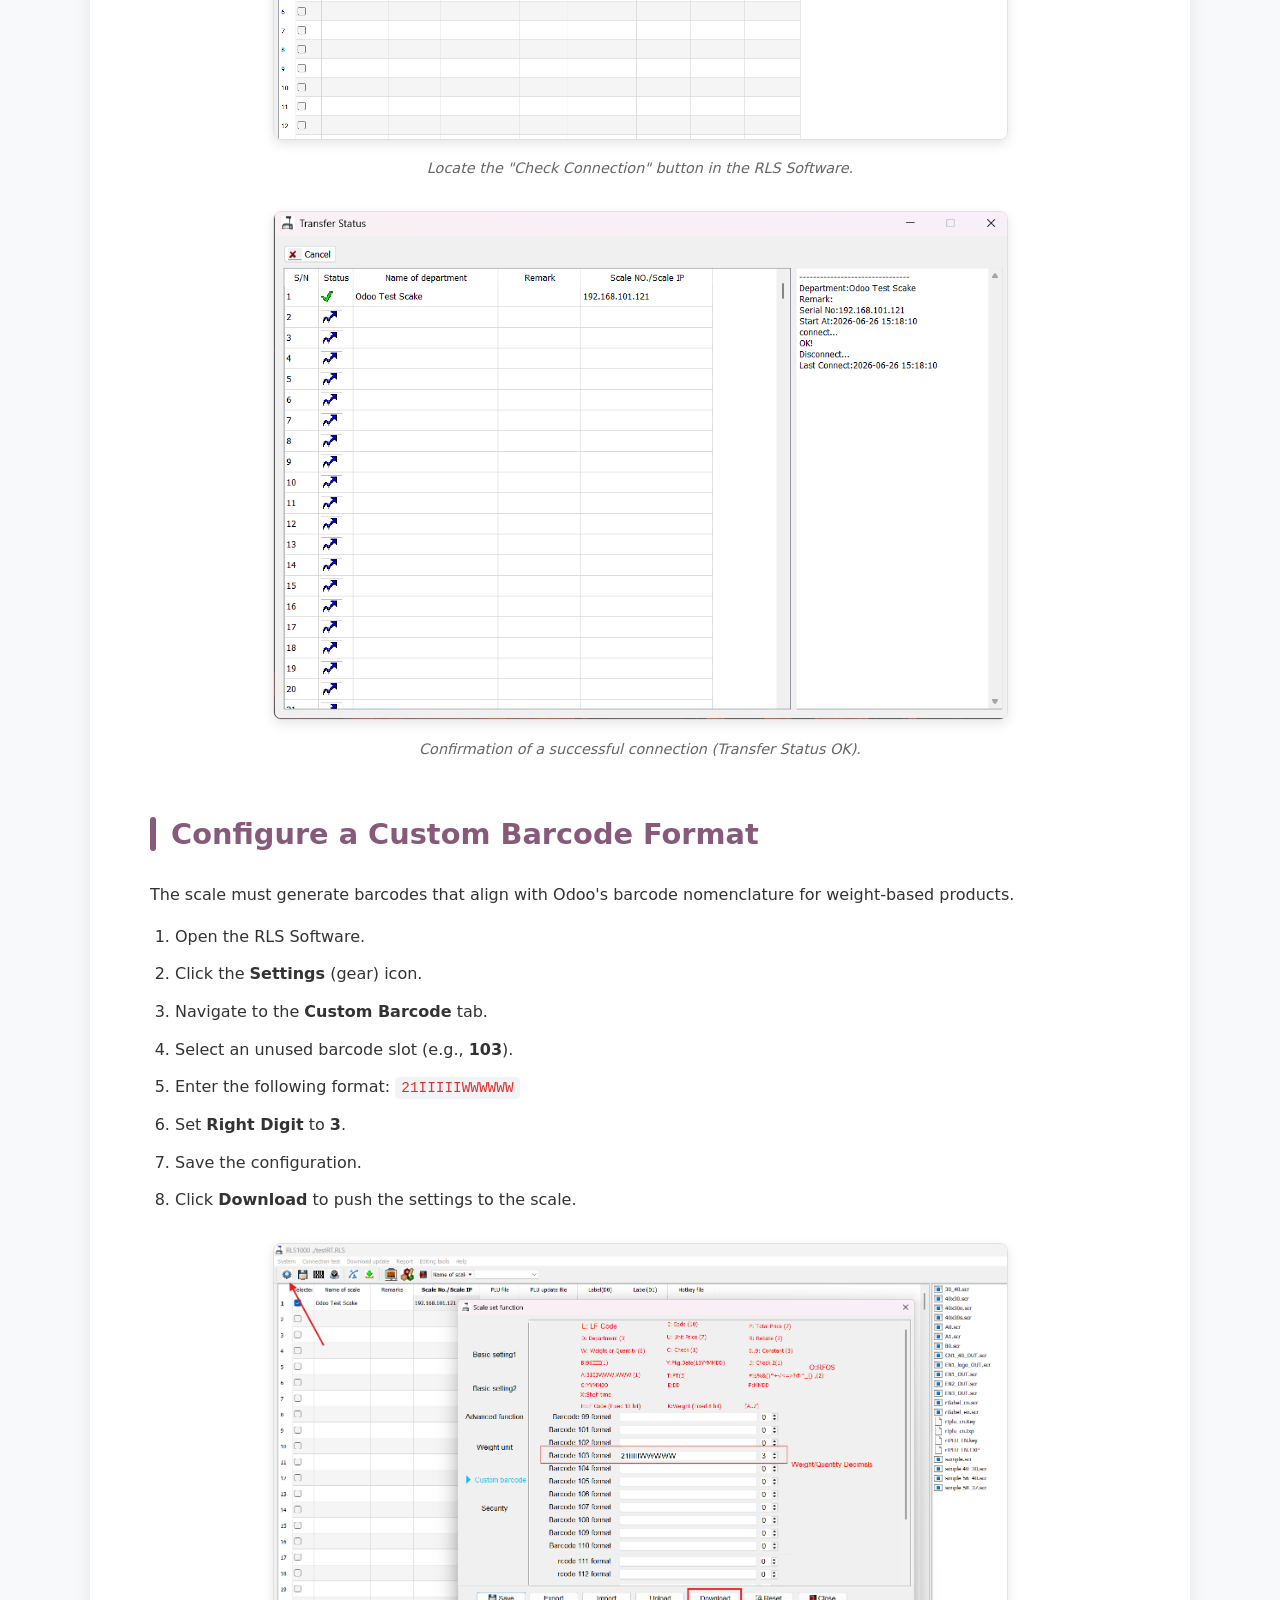
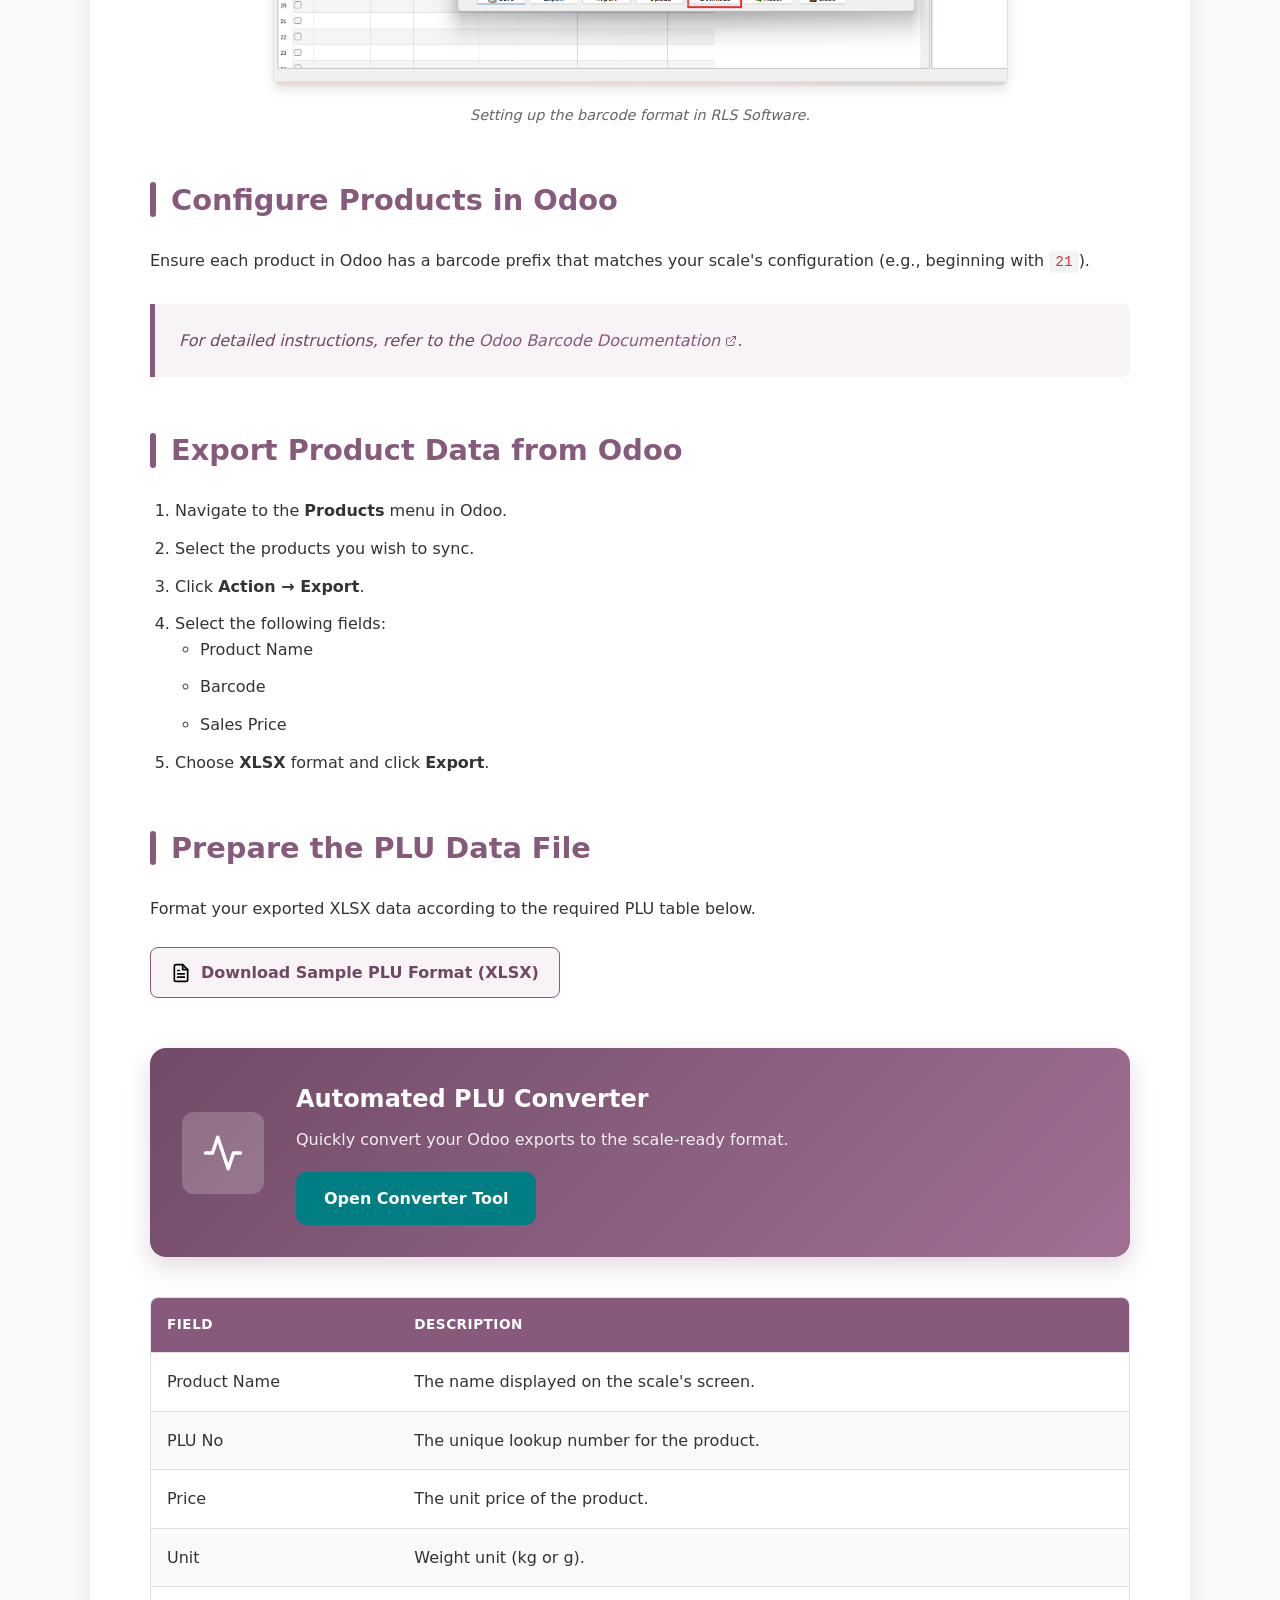
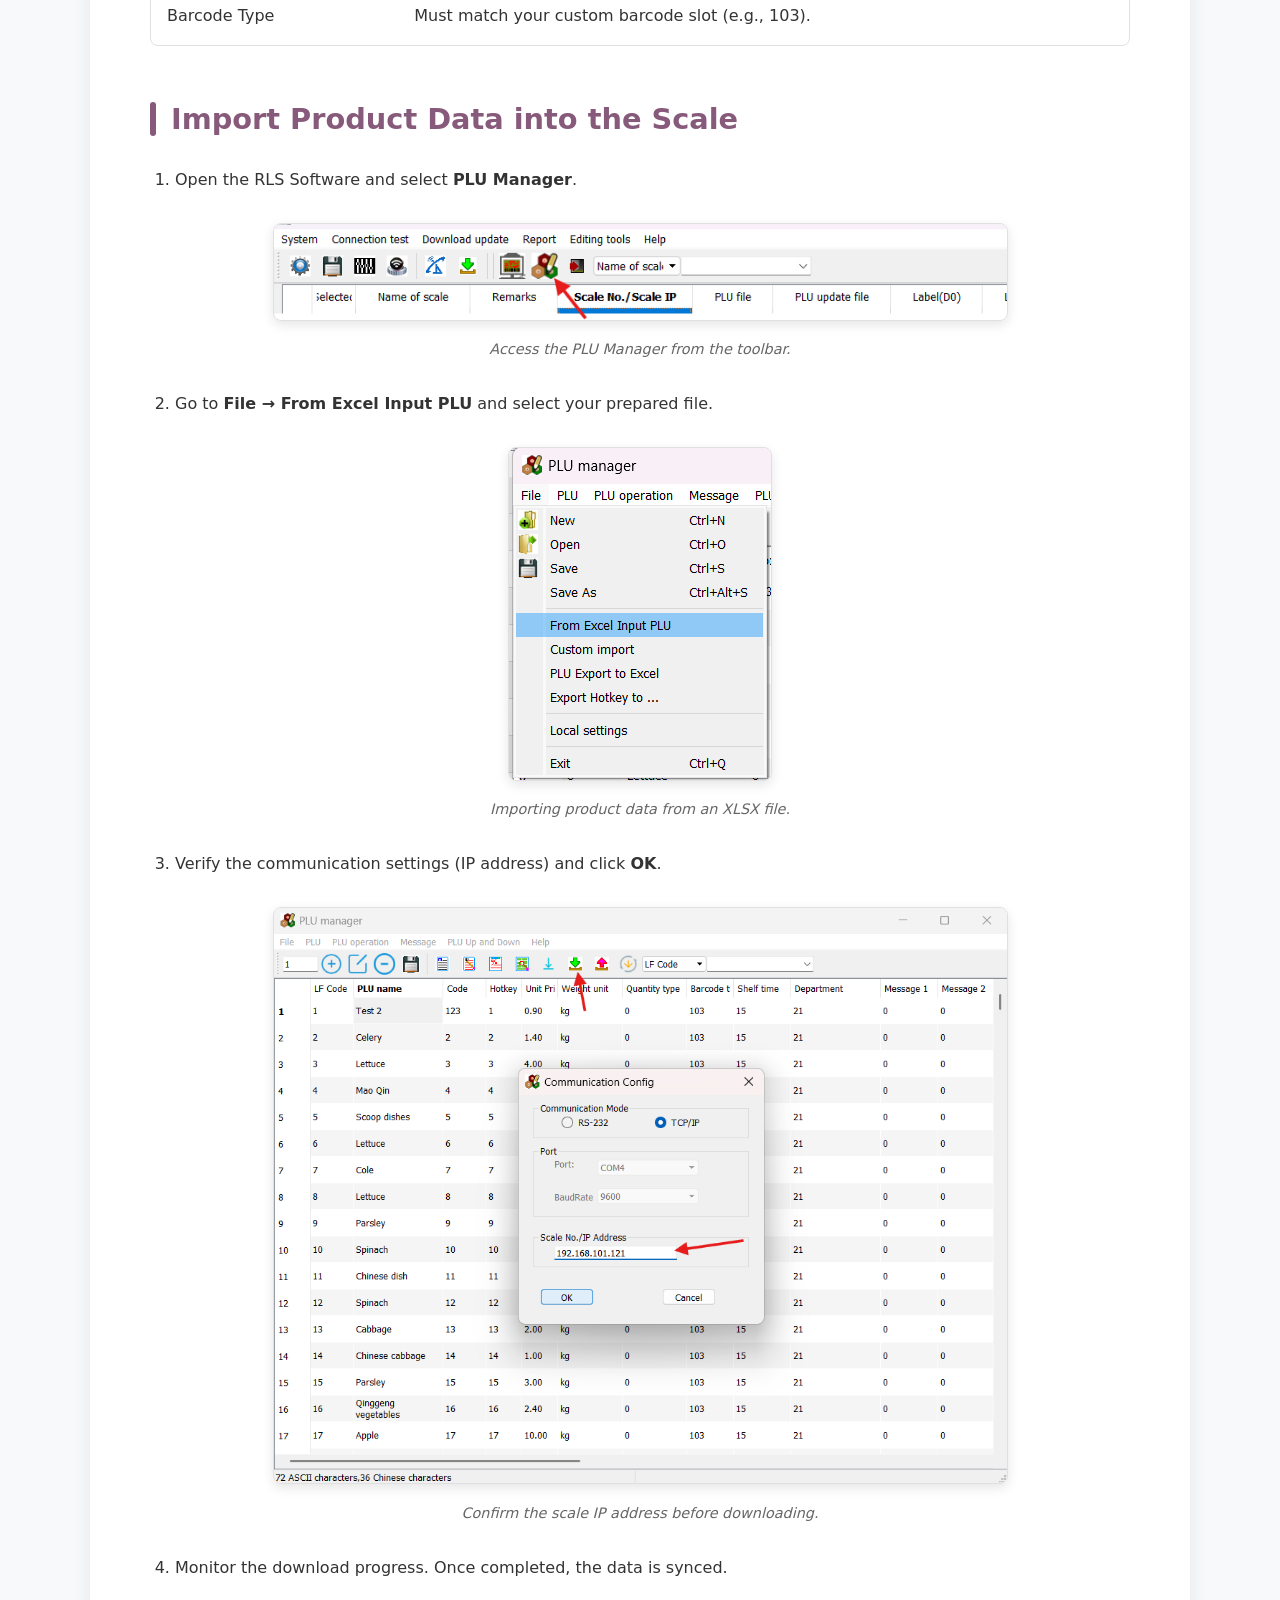
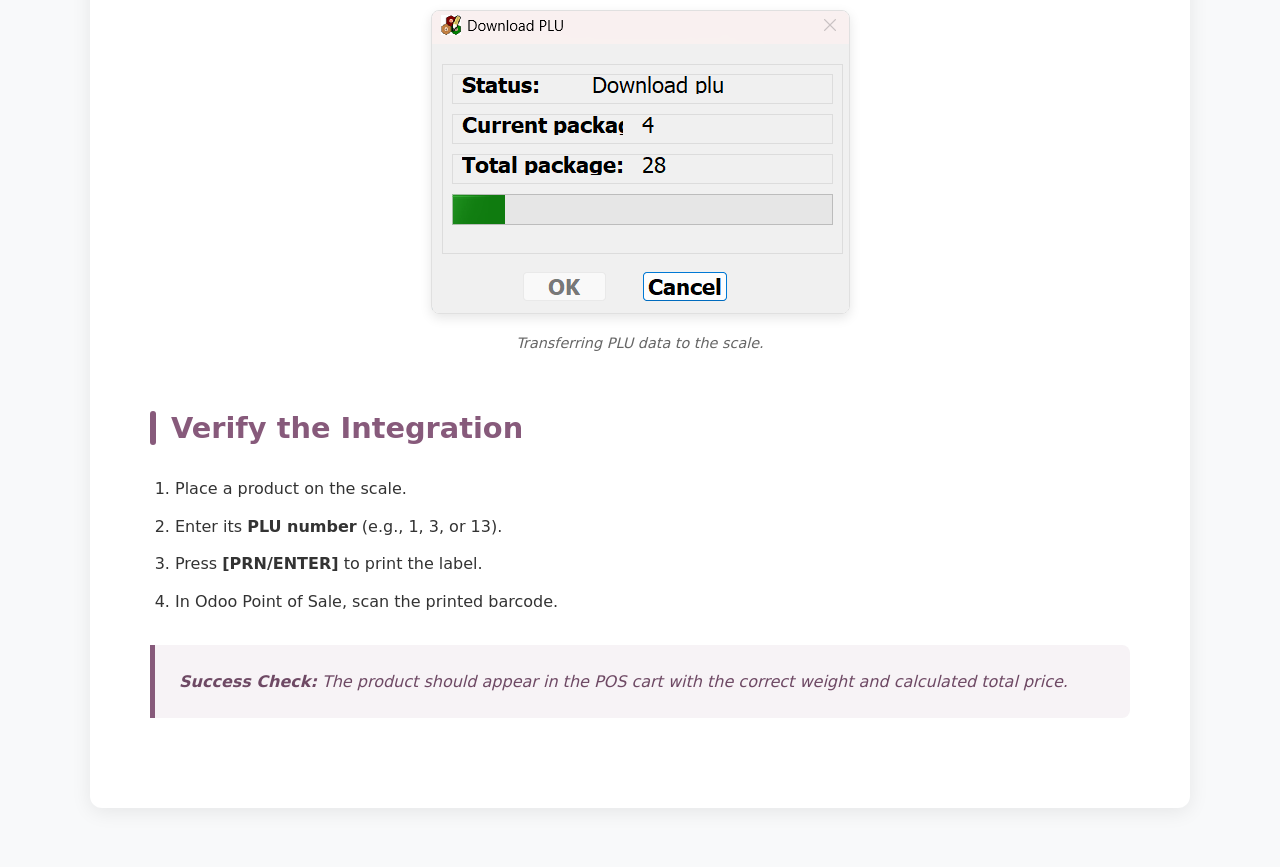
==== commit b49f3f04: "some changes 2" ====
--- a/index.html
+++ b/index.html
@@ -169,10 +169,23 @@
         <p>Format your exported XLSX data according to the required PLU table below.</p>
         <p>
             <a href="https://docs.google.com/spreadsheets/d/1ys7XJDsgTagS2eKJ9zekMeMchcoBFrZK/edit?usp=sharing&ouid=110497631151356246513&rtpof=true&sd=true" 
-               target="_blank" rel="noopener noreferrer" class="sample-link">
-                Download Sample PLU Format (XLSX)
-            </a>
-        </p>
+                target="_blank" rel="noopener noreferrer" class="sample-link">
+                 Download Sample PLU Format (XLSX)
+             </a>
+         </p>
+ 
+         <div class="converter-cta">
+             <div class="converter-cta-icon">
+                 <svg viewBox="0 0 24 24" fill="none" stroke="currentColor" stroke-width="2" stroke-linecap="round" stroke-linejoin="round">
+                     <polyline points="22 12 18 12 15 21 9 3 6 12 2 12"></polyline>
+                 </svg>
+             </div>
+             <div class="converter-cta-text">
+                 <h3>Automated PLU Converter</h3>
+                 <p>Quickly convert your Odoo exports to the scale-ready format.</p>
+                 <a href="converter/index.html" class="button-link">Open Converter Tool</a>
+             </div>
+         </div>
         <table>
             <thead>
                 <tr>
--- a/style.css
+++ b/style.css
@@ -341,4 +341,69 @@
         display: block;
         overflow-x: auto;
     }
-}+}
+.converter-cta {
+    background: linear-gradient(135deg, #714B67 0%, #a17094 100%);
+    border-radius: 16px;
+    padding: 2rem;
+    color: white;
+    display: flex;
+    align-items: center;
+    gap: 2rem;
+    margin: 2.5rem 0;
+    box-shadow: 0 10px 25px rgba(113, 75, 103, 0.2);
+}
+
+.converter-cta-icon {
+    background: rgba(255, 255, 255, 0.2);
+    border-radius: 12px;
+    padding: 1.25rem;
+    display: flex;
+    align-items: center;
+    justify-content: center;
+    flex-shrink: 0;
+}
+
+.converter-cta-icon svg {
+    width: 42px;
+    height: 42px;
+    stroke: white;
+}
+
+.converter-cta-text h3 {
+    margin: 0 0 0.5rem 0;
+    font-size: 1.5rem;
+    color: white !important;
+}
+
+.converter-cta-text p {
+    margin: 0 0 1.25rem 0;
+    opacity: 0.9;
+    color: white !important;
+}
+
+.button-link {
+    display: inline-block;
+    background: #017E84;
+    color: white !important;
+    text-decoration: none;
+    padding: 0.85rem 1.75rem;
+    border-radius: 10px;
+    font-weight: 600;
+    transition: all 0.2s ease;
+}
+
+.button-link:hover {
+    background: #016a6f;
+    transform: translateY(-2px);
+    box-shadow: 0 5px 15px rgba(0, 0, 0, 0.1);
+    text-decoration: none;
+}
+
+@media (max-width: 600px) {
+    .converter-cta {
+        flex-direction: column;
+        text-align: center;
+        gap: 1.5rem;
+    }
+}
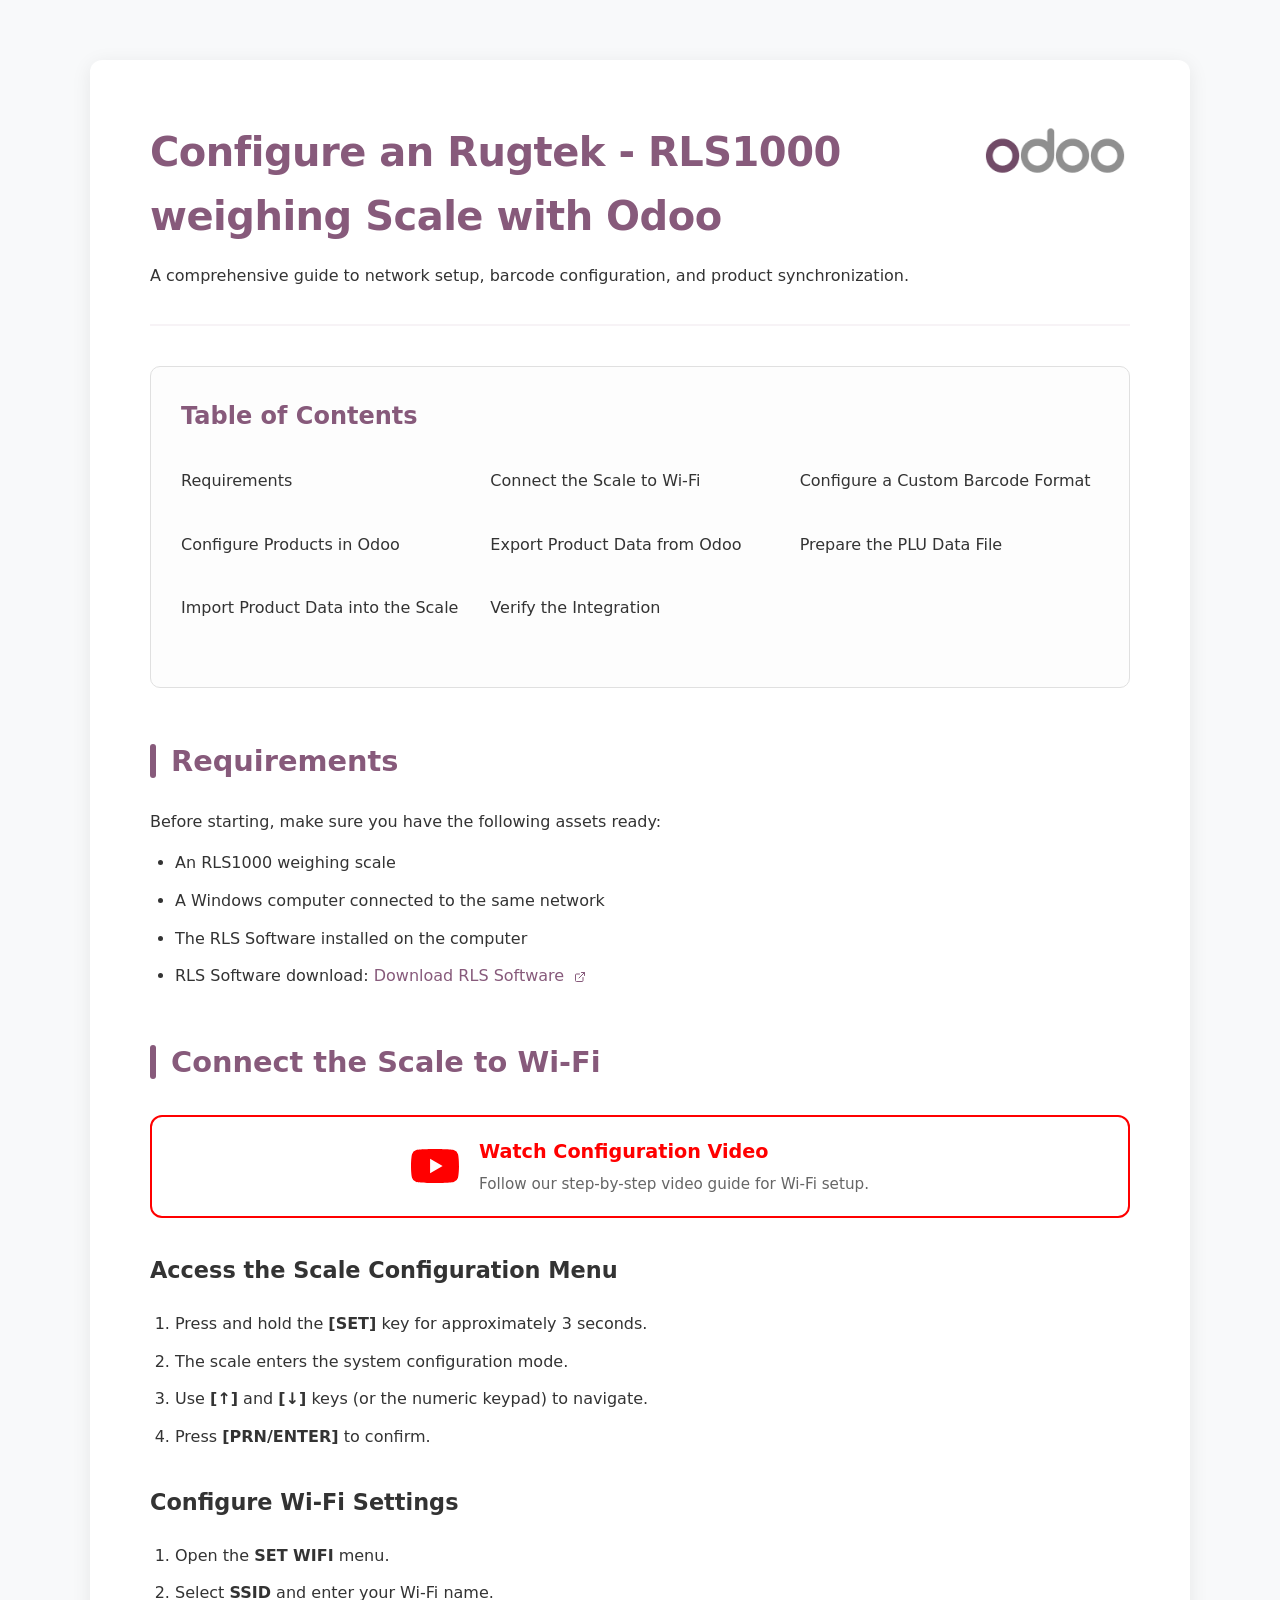
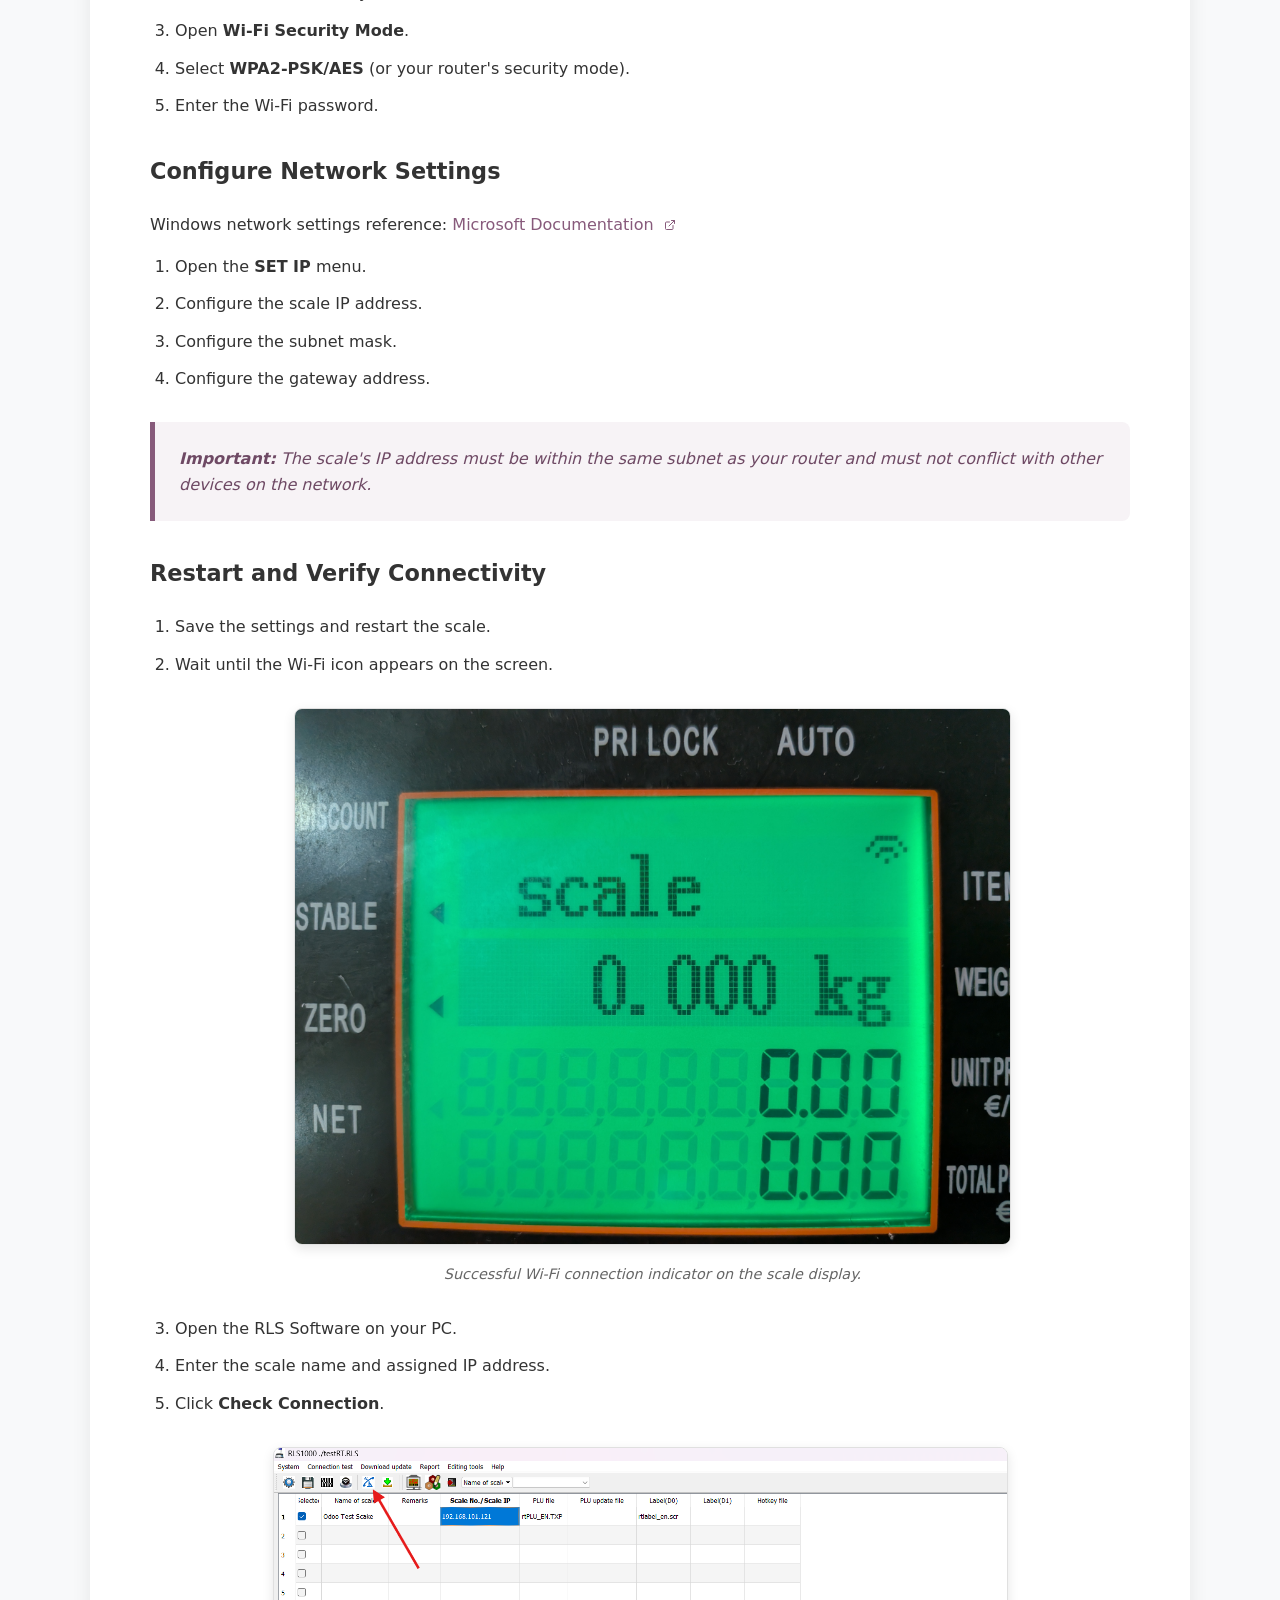
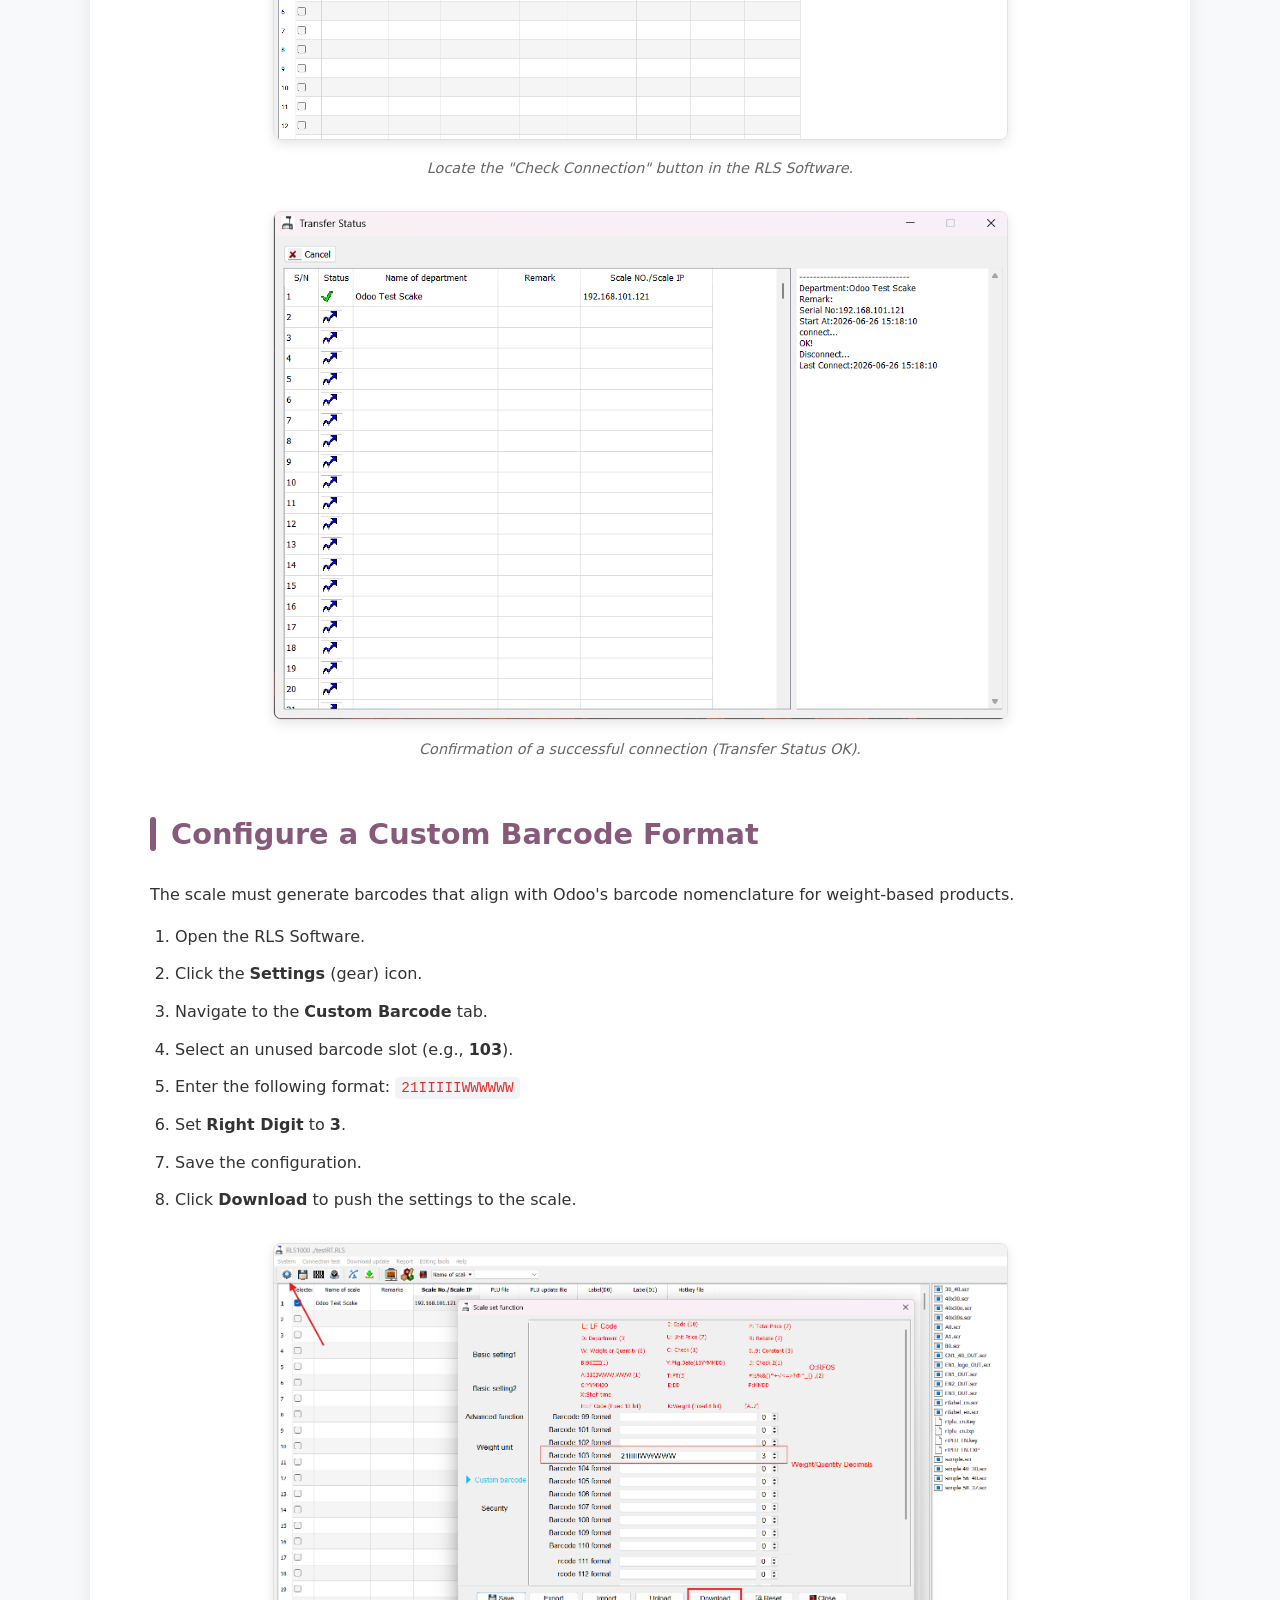
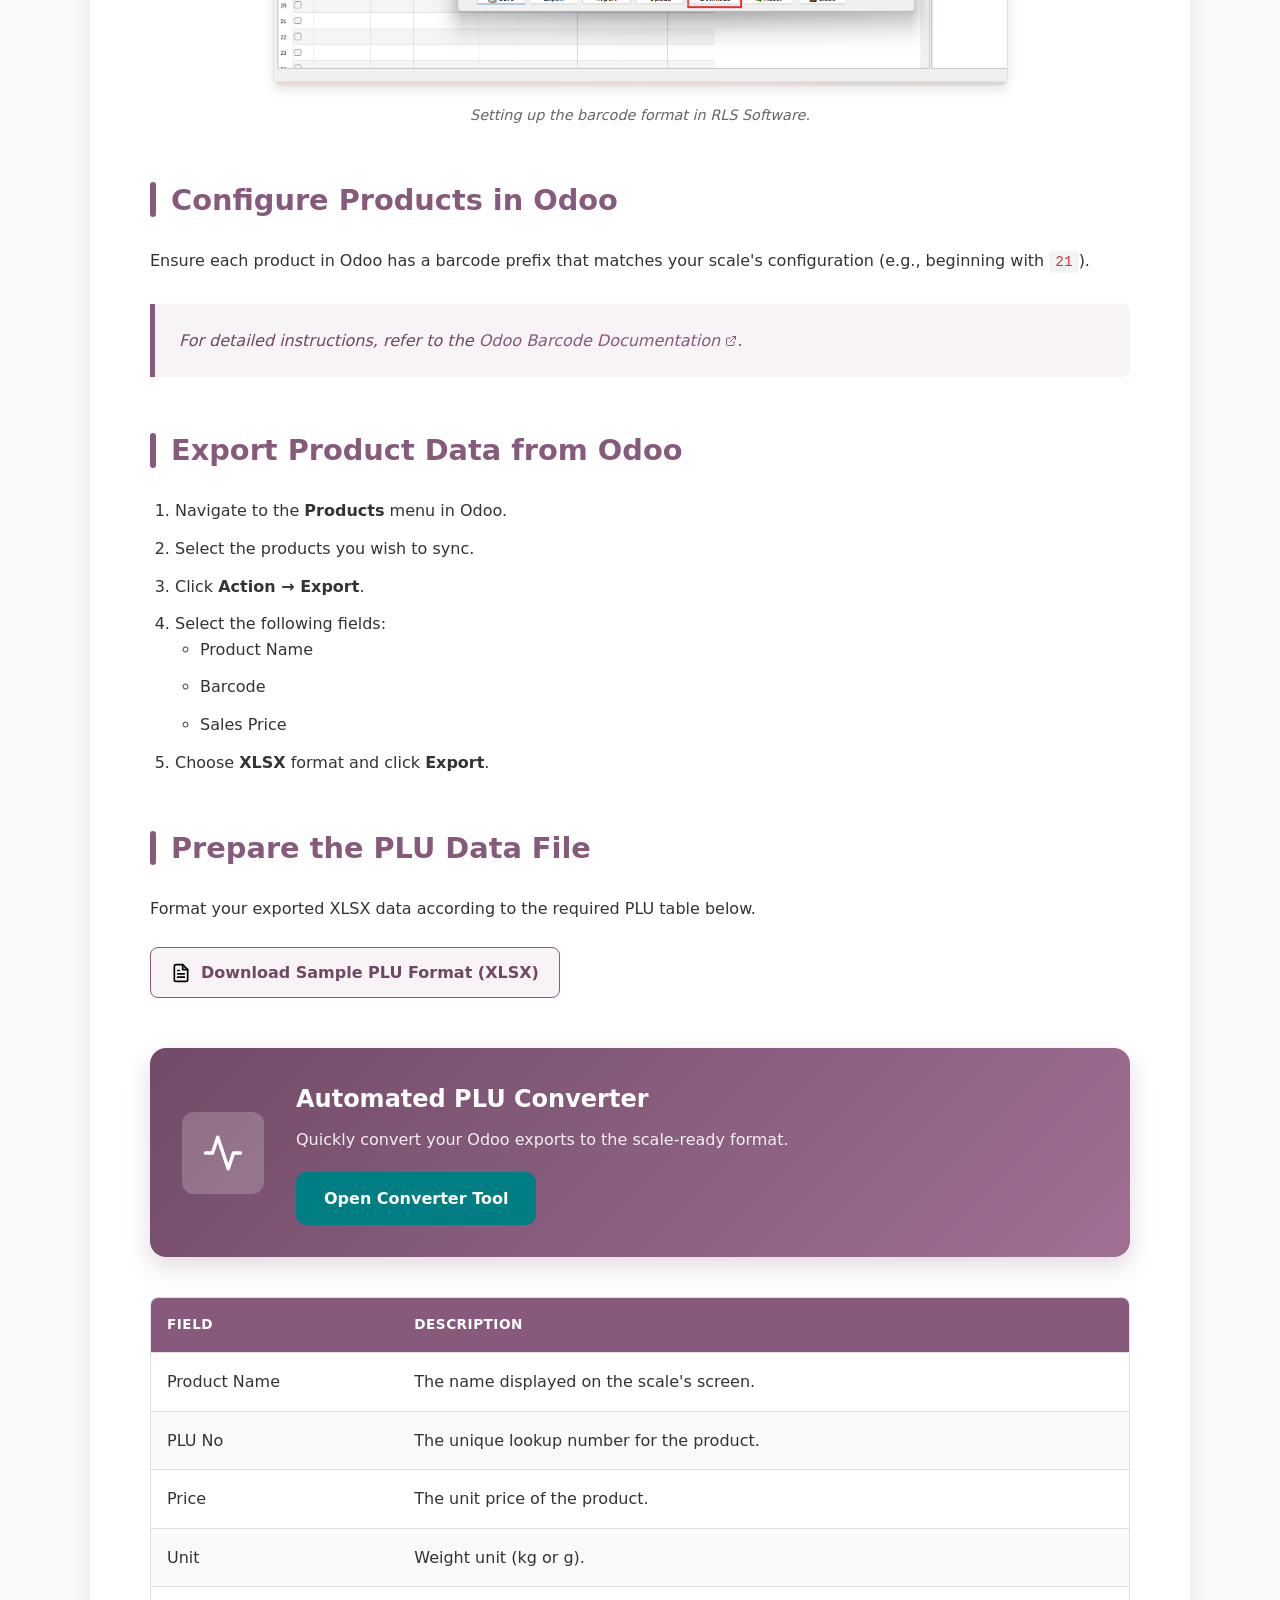
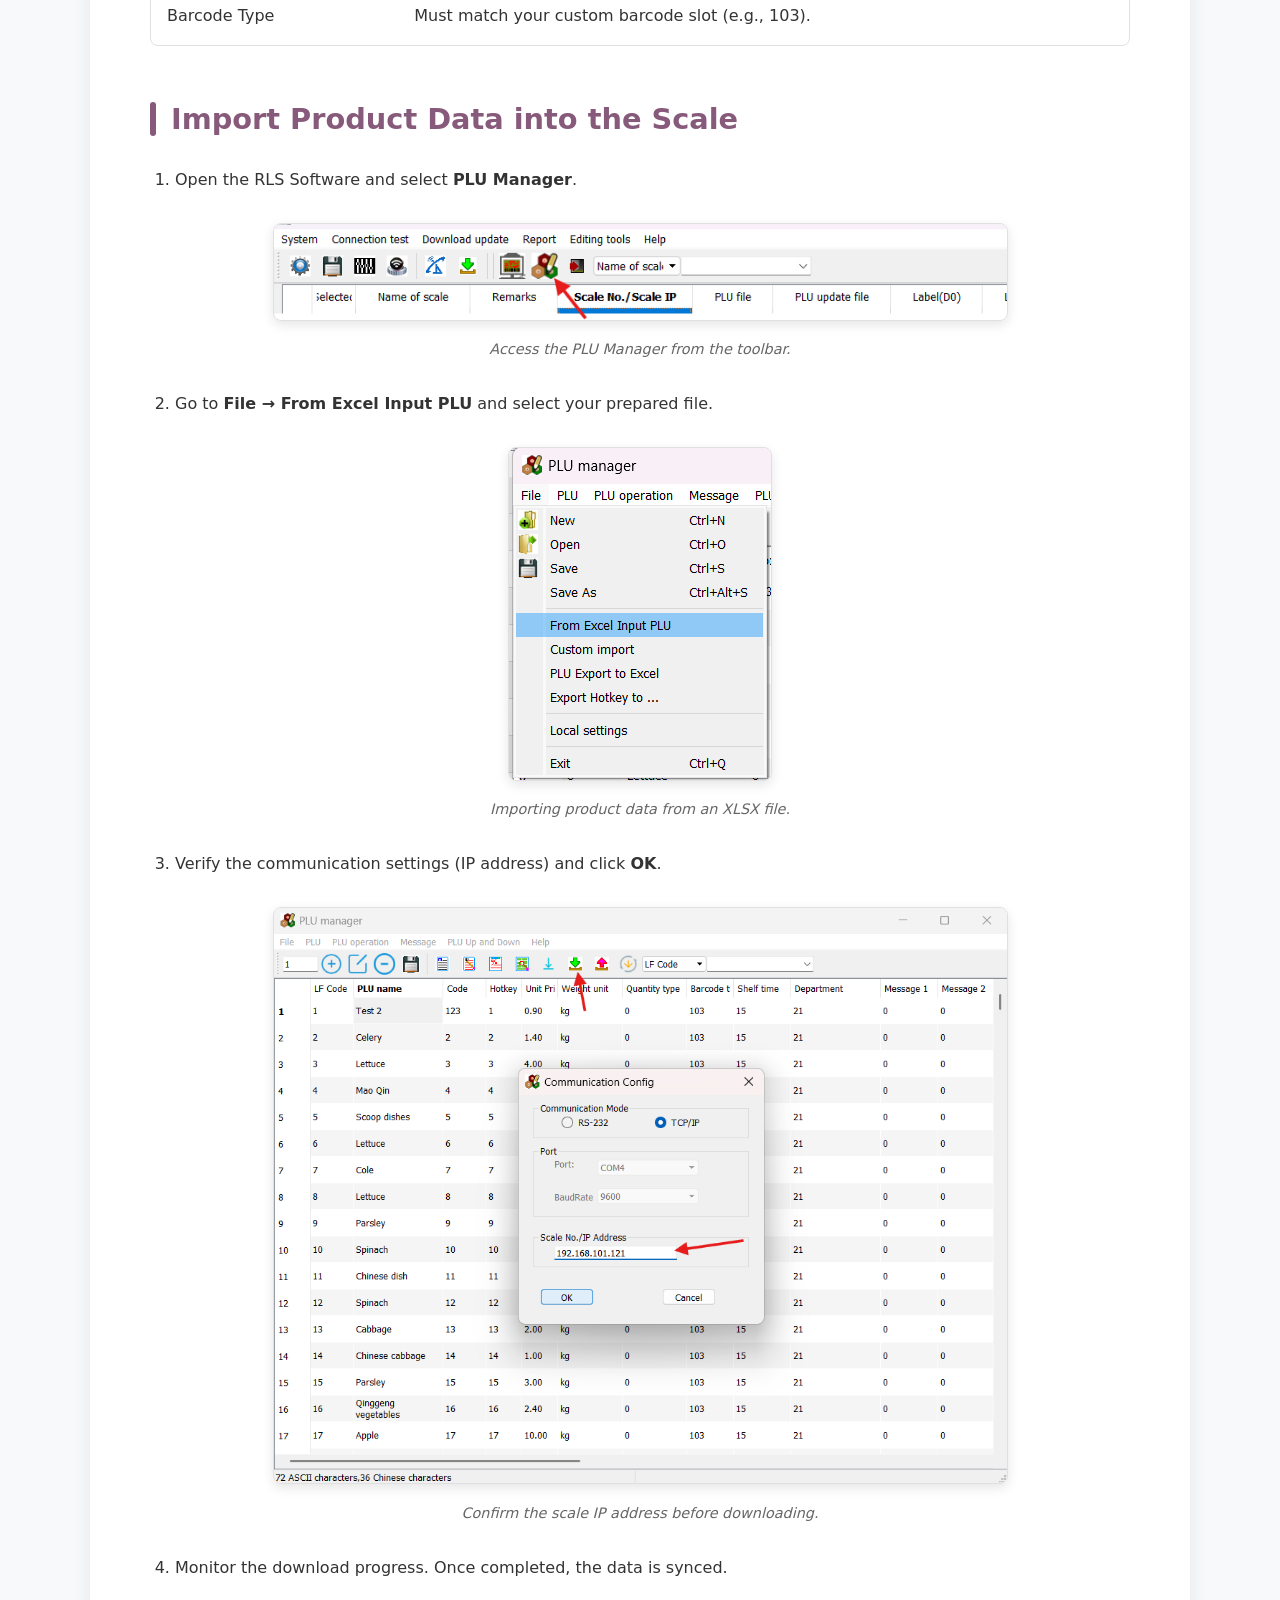
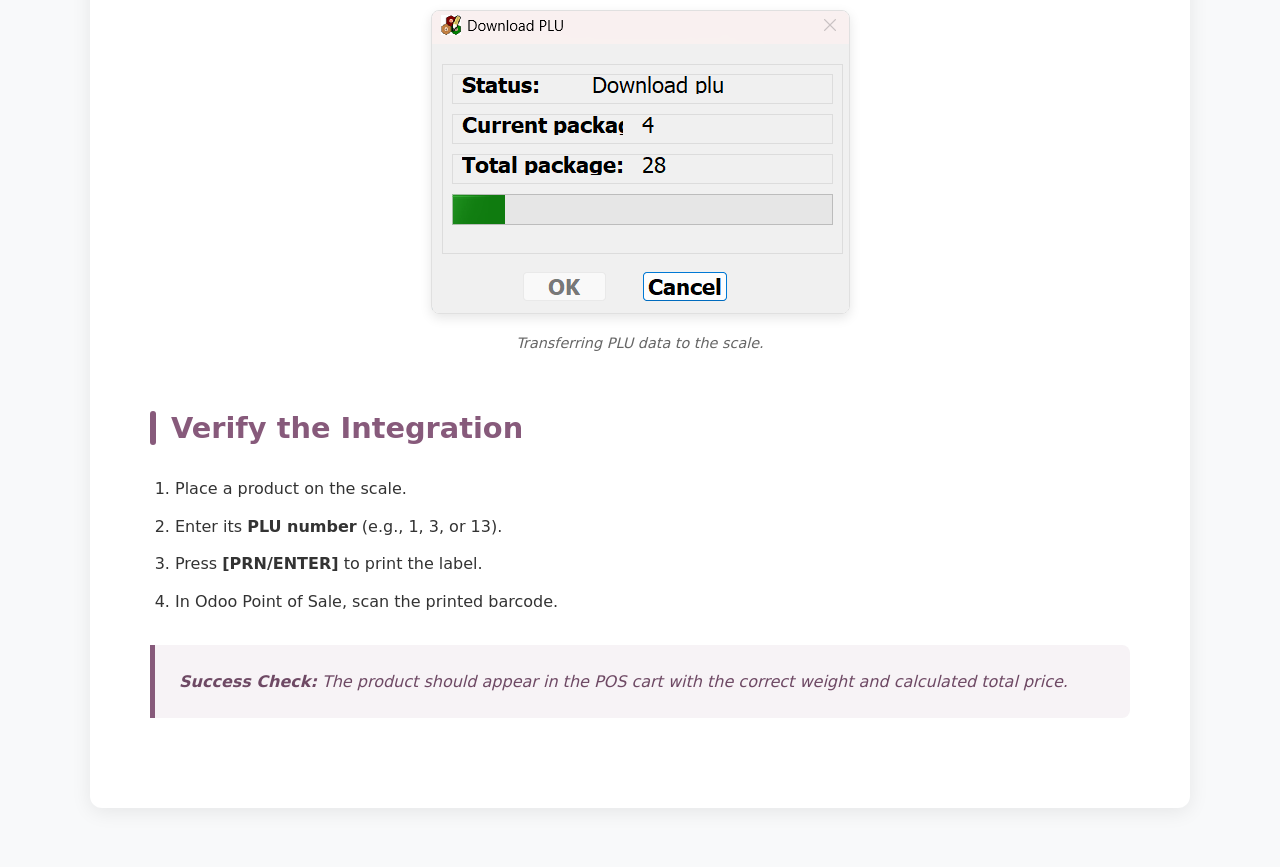
==== commit a23aa2ac: "Update title" ====
--- a/index.html
+++ b/index.html
@@ -4,7 +4,7 @@
 <head>
     <meta charset="UTF-8">
     <meta name="viewport" content="width=device-width, initial-scale=1.0">
-    <title>Configure an RLS1000 Scale with Odoo</title>
+    <title>Rugtek RLS1000 | Odoo</title>
     <link rel="stylesheet" href="style.css">
     <link rel="icon" type="image/x-icon" href="https://www.odoo.com/web/static/img/favicon.ico">
 </head>
@@ -14,7 +14,7 @@
     <div class="container">
         <header>
             <div>
-                <h1>Configure an RLS1000 Scale with Odoo</h1>
+                <h1>Configure an Rugtek - RLS1000 weighing Scale with Odoo</h1>
                 <p>A comprehensive guide to network setup, barcode configuration, and product synchronization.</p>
             </div>
             <img src="images/logo.png" alt="Odoo Logo" class="logo">
@@ -51,7 +51,7 @@
 
         <h2 id="wifi">Connect the Scale to Wi-Fi</h2>
 
-        <a href="https://drive.google.com/file/d/1zZvDEHSdDS7sAo3NaYMkZdtH3IUf9X9o/view?usp=sharing" class="video-cta"
+        <a href="https://www.youtube.com/watch?v=cXGfFukA4Nc" class="video-cta"
             target="_blank">
             <svg viewBox="0 0 24 24" xmlns="http://www.w3.org/2000/svg">
                 <path
@@ -269,4 +269,4 @@
 
 </body>
 
-</html>+</html>
